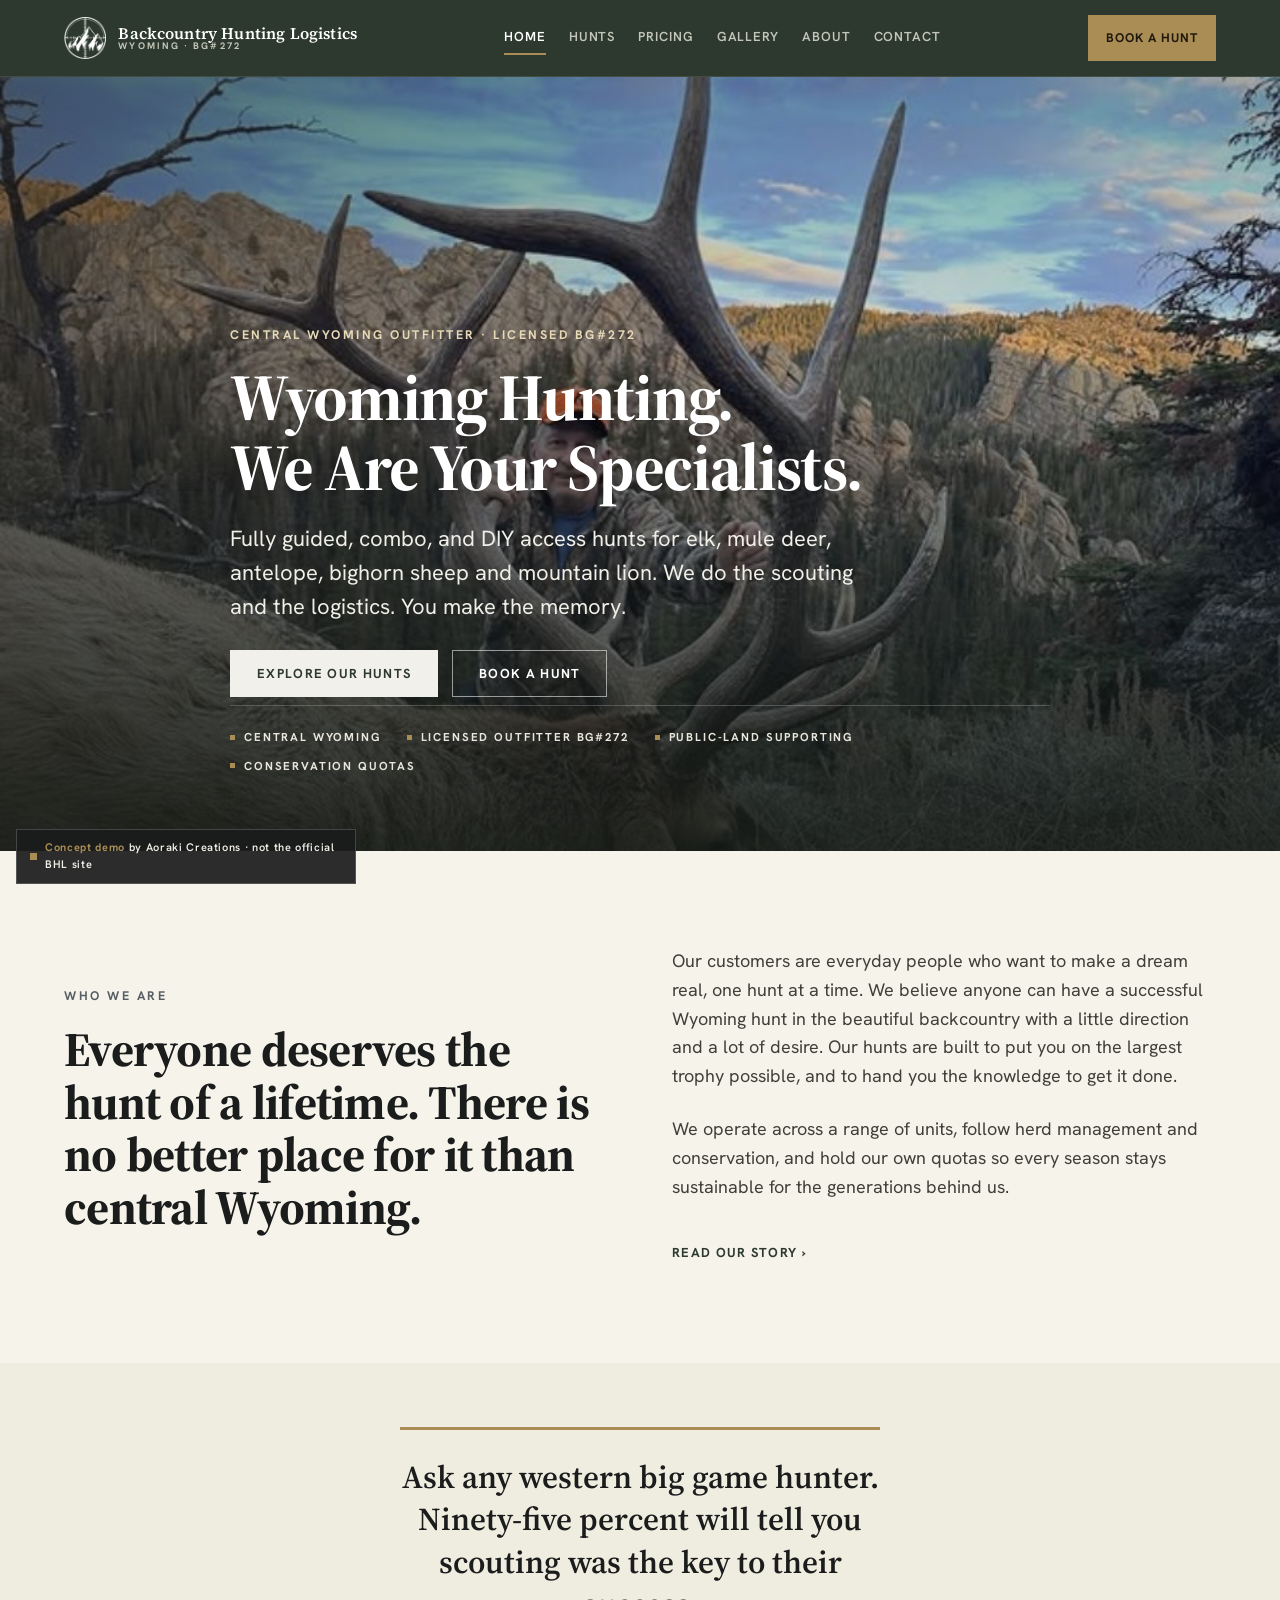
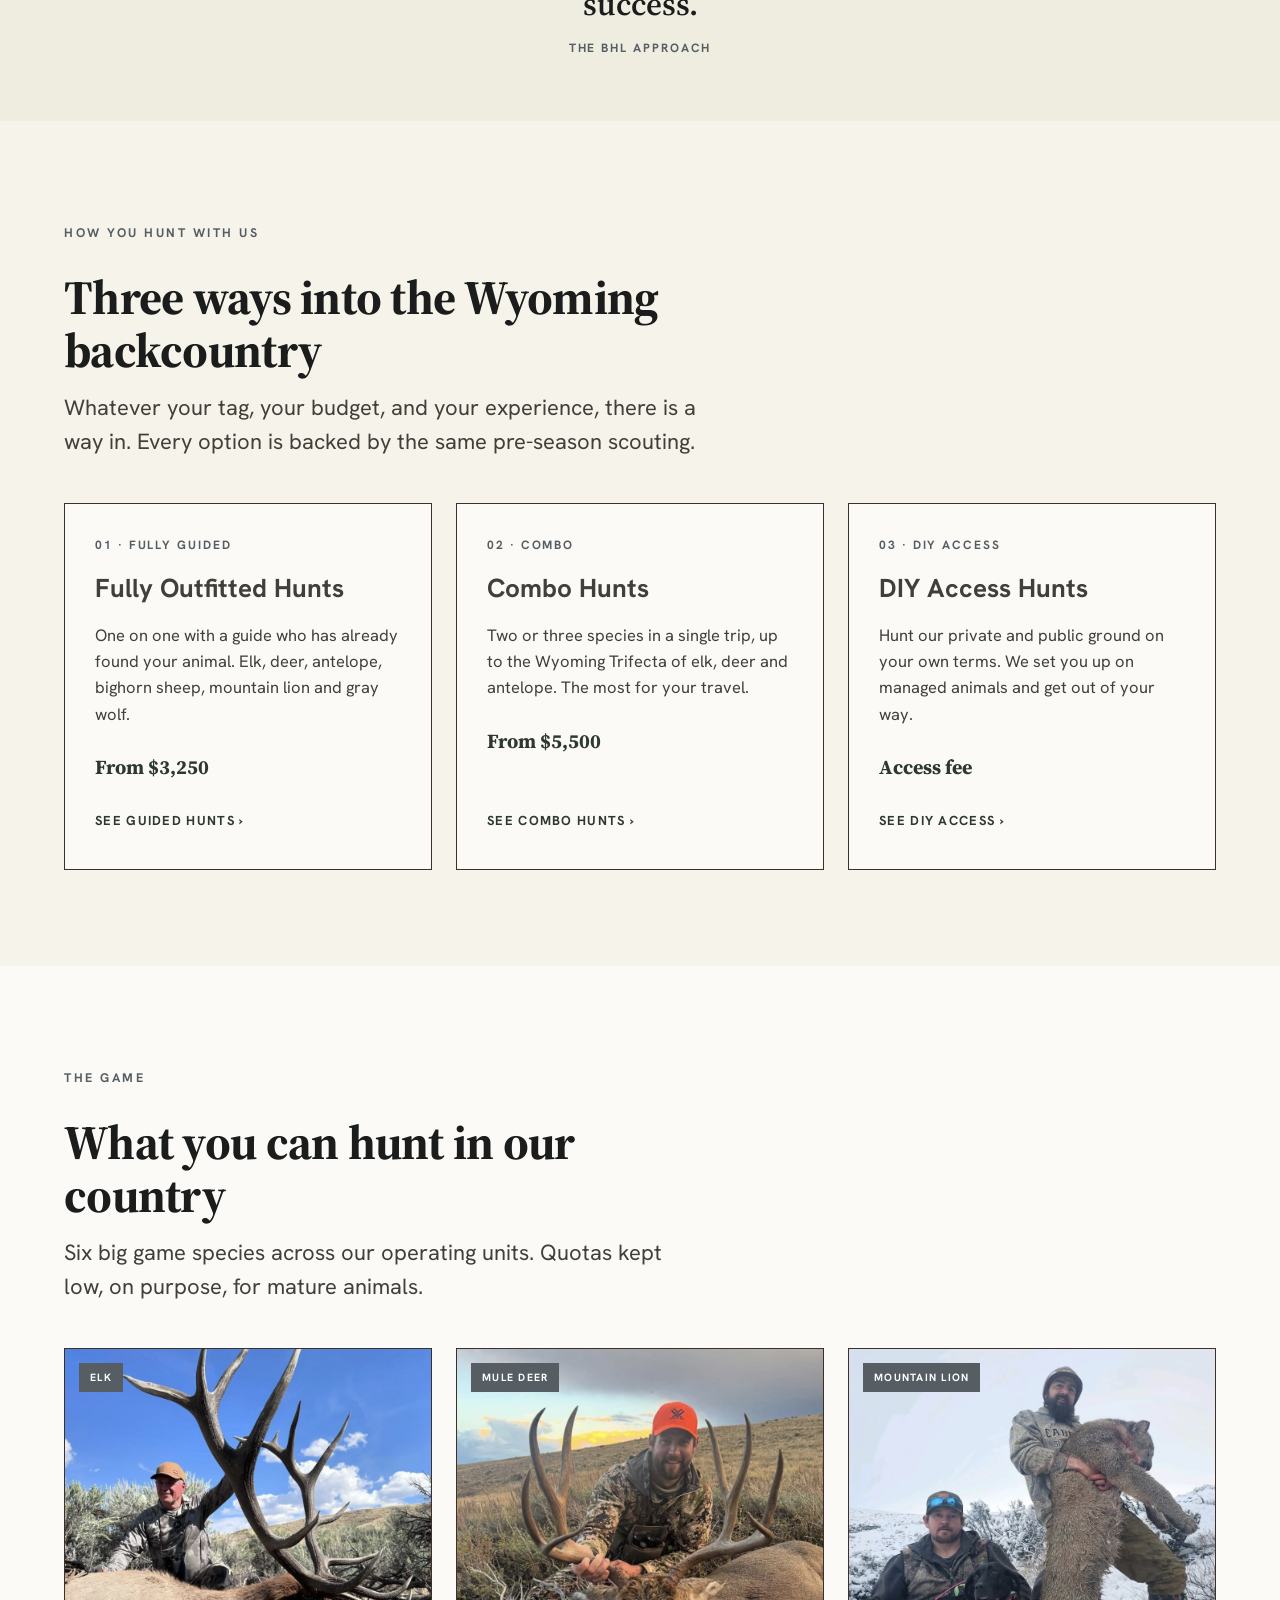
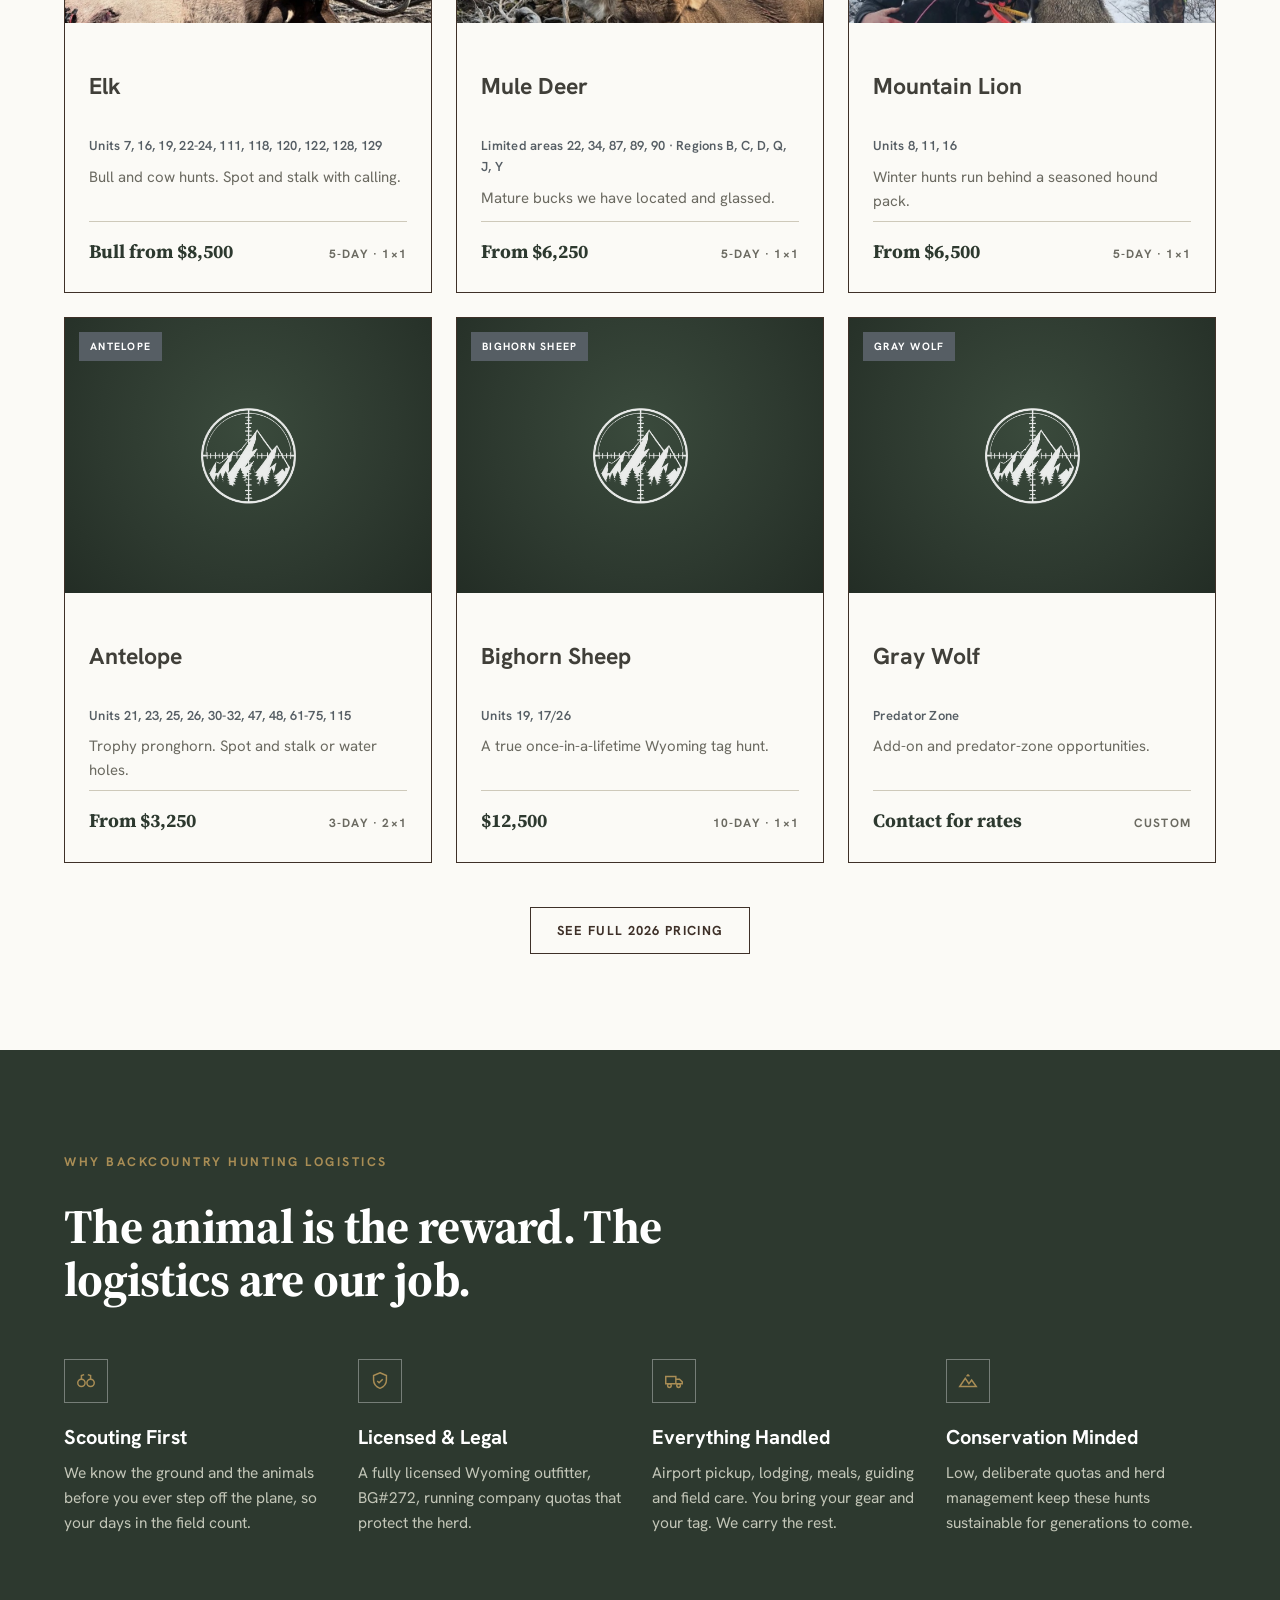
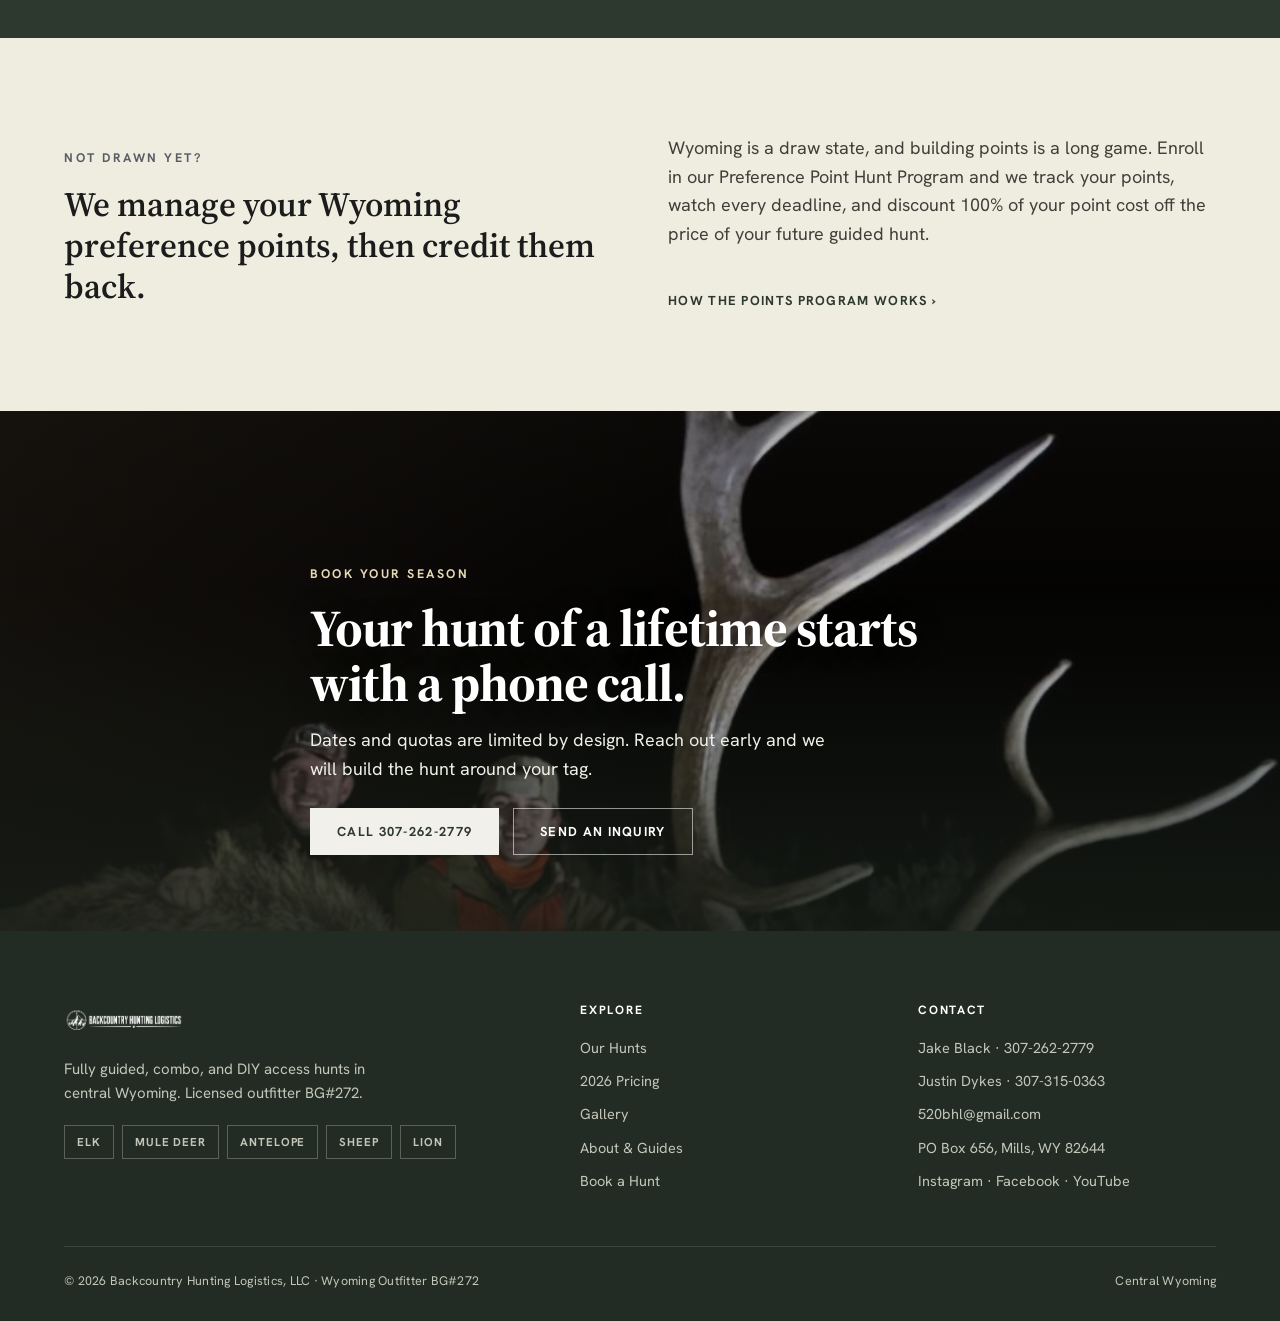
==== index.html @ 3e8ec666 "Backcountry Hunting Logistics concept site 6-page static demo (home, hunts, pricing, gallery, about," ====
<!doctype html>
<html lang="en">
<head>
<meta charset="utf-8">
<meta name="viewport" content="width=device-width, initial-scale=1">
<meta name="robots" content="noindex, nofollow">
<title>Backcountry Hunting Logistics · Guided Wyoming Hunts | Elk, Deer, Antelope</title>
<meta name="description" content="Backcountry Hunting Logistics (BG#272) · fully guided, combo, and DIY access hunts for elk, mule deer, antelope, bighorn sheep and mountain lion in central Wyoming.">
<link rel="icon" type="image/png" href="assets/favicon.png">
<link rel="preconnect" href="https://fonts.googleapis.com">
<link rel="preconnect" href="https://fonts.gstatic.com" crossorigin>
<link href="https://fonts.googleapis.com/css2?family=Hanken+Grotesk:wght@400;500;600;700&family=Source+Serif+4:opsz,wght@8..60,400;8..60,600;8..60,700&display=swap" rel="stylesheet">
<link rel="stylesheet" href="assets/site.css">
</head>
<body>

<!-- NAV -->
<header class="site-nav">
  <div class="nav-inner">
    <a class="brand" href="index.html" aria-label="Backcountry Hunting Logistics home">
      <img src="assets/mark-white.png" alt="Backcountry Hunting Logistics emblem">
      <span class="brand-word">Backcountry Hunting Logistics<small>Wyoming · BG#272</small></span>
    </a>
    <nav class="nav-links" id="navlinks">
      <a href="index.html" class="active">Home</a>
      <a href="hunts.html">Hunts</a>
      <a href="pricing.html">Pricing</a>
      <a href="gallery.html">Gallery</a>
      <a href="about.html">About</a>
      <a href="contact.html">Contact</a>
      <a href="contact.html" class="nav-cta-mobile">Book a Hunt</a>
    </nav>
    <div class="nav-actions">
      <a href="contact.html" class="nav-cta">Book a Hunt</a>
      <button class="nav-toggle" aria-label="Menu" aria-controls="navlinks" aria-expanded="false">
        <span></span><span></span><span></span>
      </button>
    </div>
  </div>
</header>

<!-- HERO -->
<section class="hero">
  <div class="hero-media"><img src="assets/elk-mountains.jpg" alt="Hunter with a heavy public-land bull elk in the Wyoming high country"></div>
  <div class="hero-overlay"></div>
  <div class="container">
    <div class="hero-inner">
      <span class="eyebrow">Central Wyoming Outfitter · Licensed BG#272</span>
      <h1 class="display" style="margin-top:16px">Wyoming Hunting.<br>We Are Your Specialists.</h1>
      <p style="margin-top:20px" class="lead">Fully guided, combo, and DIY access hunts for elk, mule deer, antelope, bighorn sheep and mountain lion. We do the scouting and the logistics. You make the memory.</p>
      <div class="btn-row" style="margin-top:26px">
        <a href="hunts.html" class="btn btn-light">Explore Our Hunts</a>
        <a href="contact.html" class="btn btn-ghost-light">Book a Hunt</a>
      </div>
      <div class="hero-cred">
        <span>Central Wyoming</span>
        <span>Licensed Outfitter BG#272</span>
        <span>Public-Land Supporting</span>
        <span>Conservation Quotas</span>
      </div>
    </div>
  </div>
</section>

<!-- POSITIONING -->
<section class="band band--cream">
  <div class="container">
    <div class="grid cols-2" style="align-items:center;gap:64px">
      <div class="reveal">
        <span class="eyebrow eyebrow--slate">Who We Are</span>
        <h2 class="h1" style="margin-top:14px">Everyone deserves the hunt of a lifetime. There is no better place for it than central Wyoming.</h2>
      </div>
      <div class="reveal stack">
        <p>Our customers are everyday people who want to make a dream real, one hunt at a time. We believe anyone can have a successful Wyoming hunt in the beautiful backcountry with a little direction and a lot of desire. Our hunts are built to put you on the largest trophy possible, and to hand you the knowledge to get it done.</p>
        <p>We operate across a range of units, follow herd management and conservation, and hold our own quotas so every season stays sustainable for the generations behind us.</p>
        <a href="about.html" class="arrow-link">Read our story &rsaquo;</a>
      </div>
    </div>
  </div>
</section>

<!-- PULLQUOTE -->
<section class="band band--cream2 band--tight">
  <div class="container center reveal">
    <blockquote class="pullquote" style="margin:0 auto;text-align:center;border-left:0;border-top:3px solid var(--brass);padding:26px 0 0;max-width:30ch">
      Ask any western big game hunter. Ninety-five percent will tell you scouting was the key to their success.
      <cite>The BHL approach</cite>
    </blockquote>
  </div>
</section>

<!-- THREE WAYS -->
<section class="band band--cream">
  <div class="container">
    <div class="head reveal" style="margin-bottom:44px">
      <span class="eyebrow eyebrow--slate">How You Hunt With Us</span>
      <h2 class="h1" style="margin-top:14px">Three ways into the Wyoming backcountry</h2>
      <p class="lead" style="margin-top:14px">Whatever your tag, your budget, and your experience, there is a way in. Every option is backed by the same pre-season scouting.</p>
    </div>
    <div class="grid cols-3">
      <div class="offer reveal">
        <span class="label">01 · Fully Guided</span>
        <h3>Fully Outfitted Hunts</h3>
        <p>One on one with a guide who has already found your animal. Elk, deer, antelope, bighorn sheep, mountain lion and gray wolf.</p>
        <div class="price">From $3,250</div>
        <div class="card-cta"><a href="hunts.html#guided" class="arrow-link">See guided hunts &rsaquo;</a></div>
      </div>
      <div class="offer reveal">
        <span class="label">02 · Combo</span>
        <h3>Combo Hunts</h3>
        <p>Two or three species in a single trip, up to the Wyoming Trifecta of elk, deer and antelope. The most for your travel.</p>
        <div class="price">From $5,500</div>
        <div class="card-cta"><a href="hunts.html#combo" class="arrow-link">See combo hunts &rsaquo;</a></div>
      </div>
      <div class="offer reveal">
        <span class="label">03 · DIY Access</span>
        <h3>DIY Access Hunts</h3>
        <p>Hunt our private and public ground on your own terms. We set you up on managed animals and get out of your way.</p>
        <div class="price">Access fee</div>
        <div class="card-cta"><a href="hunts.html#diy" class="arrow-link">See DIY access &rsaquo;</a></div>
      </div>
    </div>
  </div>
</section>

<!-- SPECIES -->
<section class="band band--paper">
  <div class="container">
    <div class="head reveal" style="margin-bottom:44px">
      <span class="eyebrow eyebrow--slate">The Game</span>
      <h2 class="h1" style="margin-top:14px">What you can hunt in our country</h2>
      <p class="lead" style="margin-top:14px">Six big game species across our operating units. Quotas kept low, on purpose, for mature animals.</p>
    </div>
    <div class="grid cols-3">

      <article class="species reveal">
        <div class="media elk"><span class="tag">Elk</span><img src="assets/elk-sagebrush.jpg" alt="Heavy bull elk taken with BHL in the Wyoming sage country"></div>
        <div class="body">
          <h3>Elk</h3>
          <div class="units">Units 7, 16, 19, 22-24, 111, 118, 120, 122, 128, 129</div>
          <p class="muted" style="font-size:15px;margin:0">Bull and cow hunts. Spot and stalk with calling.</p>
          <div class="meta"><span class="price">Bull from $8,500</span><span class="ratio">5-Day · 1×1</span></div>
        </div>
      </article>

      <article class="species reveal">
        <div class="media muley"><span class="tag">Mule Deer</span><img src="assets/mule-deer.jpg" alt="Wide mature mule deer buck taken at sunset on Wyoming sage"></div>
        <div class="body">
          <h3>Mule Deer</h3>
          <div class="units">Limited areas 22, 34, 87, 89, 90 · Regions B, C, D, Q, J, Y</div>
          <p class="muted" style="font-size:15px;margin:0">Mature bucks we have located and glassed.</p>
          <div class="meta"><span class="price">From $6,250</span><span class="ratio">5-Day · 1×1</span></div>
        </div>
      </article>

      <article class="species reveal">
        <div class="media lion"><span class="tag">Mountain Lion</span><img src="assets/mountain-lion.jpg" alt="Wyoming mountain lion taken over hounds in fresh snow"></div>
        <div class="body">
          <h3>Mountain Lion</h3>
          <div class="units">Units 8, 11, 16</div>
          <p class="muted" style="font-size:15px;margin:0">Winter hunts run behind a seasoned hound pack.</p>
          <div class="meta"><span class="price">From $6,500</span><span class="ratio">5-Day · 1×1</span></div>
        </div>
      </article>

      <article class="species reveal">
        <div class="media"><span class="tag">Antelope</span><div class="panel"><img src="assets/mark-white.png" alt=""></div></div>
        <div class="body">
          <h3>Antelope</h3>
          <div class="units">Units 21, 23, 25, 26, 30-32, 47, 48, 61-75, 115</div>
          <p class="muted" style="font-size:15px;margin:0">Trophy pronghorn. Spot and stalk or water holes.</p>
          <div class="meta"><span class="price">From $3,250</span><span class="ratio">3-Day · 2×1</span></div>
        </div>
      </article>

      <article class="species reveal">
        <div class="media"><span class="tag">Bighorn Sheep</span><div class="panel"><img src="assets/mark-white.png" alt=""></div></div>
        <div class="body">
          <h3>Bighorn Sheep</h3>
          <div class="units">Units 19, 17/26</div>
          <p class="muted" style="font-size:15px;margin:0">A true once-in-a-lifetime Wyoming tag hunt.</p>
          <div class="meta"><span class="price">$12,500</span><span class="ratio">10-Day · 1×1</span></div>
        </div>
      </article>

      <article class="species reveal">
        <div class="media"><span class="tag">Gray Wolf</span><div class="panel"><img src="assets/mark-white.png" alt=""></div></div>
        <div class="body">
          <h3>Gray Wolf</h3>
          <div class="units">Predator Zone</div>
          <p class="muted" style="font-size:15px;margin:0">Add-on and predator-zone opportunities.</p>
          <div class="meta"><span class="price">Contact for rates</span><span class="ratio">Custom</span></div>
        </div>
      </article>

    </div>
    <div class="center" style="margin-top:44px"><a href="pricing.html" class="btn btn-outline">See full 2026 pricing</a></div>
  </div>
</section>

<!-- WHY BHL -->
<section class="band band--forest on-dark">
  <div class="container">
    <div class="head reveal" style="margin-bottom:48px">
      <span class="eyebrow">Why Backcountry Hunting Logistics</span>
      <h2 class="h1" style="margin-top:14px;color:#fff">The animal is the reward. The logistics are our job.</h2>
    </div>
    <div class="grid cols-4">
      <div class="pillar reveal">
        <div class="picon"><svg viewBox="0 0 24 24"><circle cx="7" cy="14" r="4"/><circle cx="17" cy="14" r="4"/><path d="M7 10V6l3-1M17 10V6l-3-1"/></svg></div>
        <h3>Scouting First</h3>
        <p>We know the ground and the animals before you ever step off the plane, so your days in the field count.</p>
      </div>
      <div class="pillar reveal">
        <div class="picon"><svg viewBox="0 0 24 24"><path d="M12 3l7 3v5c0 4.5-3 7.5-7 9-4-1.5-7-4.5-7-9V6z"/><path d="M9 12l2 2 4-4"/></svg></div>
        <h3>Licensed &amp; Legal</h3>
        <p>A fully licensed Wyoming outfitter, BG#272, running company quotas that protect the herd.</p>
      </div>
      <div class="pillar reveal">
        <div class="picon"><svg viewBox="0 0 24 24"><path d="M3 7h11v8H3zM14 10h4l3 3v2h-7z"/><circle cx="7" cy="17" r="2"/><circle cx="17" cy="17" r="2"/></svg></div>
        <h3>Everything Handled</h3>
        <p>Airport pickup, lodging, meals, guiding and field care. You bring your gear and your tag. We carry the rest.</p>
      </div>
      <div class="pillar reveal">
        <div class="picon"><svg viewBox="0 0 24 24"><path d="M3 18l6-9 4 6 3-4 5 7z"/><path d="M12 5l1.5 2M12 5l-1.5 2"/></svg></div>
        <h3>Conservation Minded</h3>
        <p>Low, deliberate quotas and herd management keep these hunts sustainable for generations to come.</p>
      </div>
    </div>
  </div>
</section>

<!-- PREFERENCE POINTS TEASER -->
<section class="band band--cream2">
  <div class="container">
    <div class="grid cols-2" style="align-items:center;gap:56px">
      <div class="reveal">
        <span class="eyebrow eyebrow--slate">Not Drawn Yet?</span>
        <h2 class="h2" style="margin-top:14px">We manage your Wyoming preference points, then credit them back.</h2>
      </div>
      <div class="reveal stack">
        <p>Wyoming is a draw state, and building points is a long game. Enroll in our Preference Point Hunt Program and we track your points, watch every deadline, and discount 100% of your point cost off the price of your future guided hunt.</p>
        <a href="hunts.html#points" class="arrow-link">How the points program works &rsaquo;</a>
      </div>
    </div>
  </div>
</section>

<!-- CTA BAND -->
<section class="hero" style="min-height:520px">
  <div class="hero-media"><img src="assets/elk-night.jpg" alt="Two hunters with a giant Wyoming bull elk after dark"></div>
  <div class="hero-overlay"></div>
  <div class="container">
    <div class="hero-inner" style="max-width:660px">
      <span class="eyebrow">Book Your Season</span>
      <h2 class="display" style="font-size:clamp(34px,5vw,52px);margin-top:14px">Your hunt of a lifetime starts with a phone call.</h2>
      <p style="margin-top:16px">Dates and quotas are limited by design. Reach out early and we will build the hunt around your tag.</p>
      <div class="btn-row" style="margin-top:24px">
        <a href="tel:+13072622779" class="btn btn-light">Call 307-262-2779</a>
        <a href="contact.html" class="btn btn-ghost-light">Send an Inquiry</a>
      </div>
    </div>
  </div>
</section>

<!-- FOOTER -->
<footer class="footer">
  <div class="container">
    <div class="fgrid">
      <div>
        <a class="brand" href="index.html"><img src="assets/logo-white.png" alt="Backcountry Hunting Logistics"></a>
        <p class="flead">Fully guided, combo, and DIY access hunts in central Wyoming. Licensed outfitter BG#272.</p>
        <div class="chips">
          <span class="chip chip--out" style="color:var(--on-dark-dim);border-color:rgba(255,255,255,.25)">Elk</span>
          <span class="chip chip--out" style="color:var(--on-dark-dim);border-color:rgba(255,255,255,.25)">Mule Deer</span>
          <span class="chip chip--out" style="color:var(--on-dark-dim);border-color:rgba(255,255,255,.25)">Antelope</span>
          <span class="chip chip--out" style="color:var(--on-dark-dim);border-color:rgba(255,255,255,.25)">Sheep</span>
          <span class="chip chip--out" style="color:var(--on-dark-dim);border-color:rgba(255,255,255,.25)">Lion</span>
        </div>
      </div>
      <div>
        <h4>Explore</h4>
        <ul>
          <li><a href="hunts.html">Our Hunts</a></li>
          <li><a href="pricing.html">2026 Pricing</a></li>
          <li><a href="gallery.html">Gallery</a></li>
          <li><a href="about.html">About &amp; Guides</a></li>
          <li><a href="contact.html">Book a Hunt</a></li>
        </ul>
      </div>
      <div>
        <h4>Contact</h4>
        <ul>
          <li><a href="tel:+13072622779">Jake Black · 307-262-2779</a></li>
          <li><a href="tel:+13073150363">Justin Dykes · 307-315-0363</a></li>
          <li><a href="mailto:520bhl@gmail.com">520bhl@gmail.com</a></li>
          <li>PO Box 656, Mills, WY 82644</li>
          <li><a href="https://www.instagram.com/backcountryhuntinglogistics/">Instagram</a> · <a href="https://www.facebook.com/520bhl/">Facebook</a> · <a href="https://www.youtube.com/channel/UCquznrqzq2pUlDvqJu7SCnA">YouTube</a></li>
        </ul>
      </div>
    </div>
    <div class="fbot">
      <span>&copy; <span data-year>2026</span> Backcountry Hunting Logistics, LLC · Wyoming Outfitter BG#272</span>
      <span>Central Wyoming</span>
    </div>
  </div>
</footer>

<div class="demo-badge"><span class="dot"></span><span><b>Concept demo</b> by Aoraki Creations · not the official BHL site</span></div>
<script src="assets/site.js"></script>
</body>
</html>
---- assets/site.css ----
/* ============================================================
   Backcountry Hunting Logistics — High-End Wilderness
   Concept demo by Aoraki Creations. Design system per brief.
   ============================================================ */

:root{
  /* color */
  --forest:#2d392f;      /* deep forest green: nav, footer, dark bands, primary */
  --forest-700:#222c24;  /* darker forest */
  --olive:#5e604d;       /* secondary olive accent */
  --earth:#3e3028;       /* deep earth brown: borders, accents */
  --earth-soft:#6c5b52;  /* softer brown */
  --slate:#565e64;       /* technical data / chips / labels */
  --cream:#f5f3ea;       /* main paper background */
  --cream-2:#efece0;     /* alternate band */
  --paper:#fbfaf6;       /* raised surface */
  --ink:#1b1c1c;         /* headings */
  --body:#403f39;        /* long-form body text */
  --muted:#6b6a61;       /* muted text */
  --line:#cec9ba;        /* hairline on light */
  --on-dark:#f2f0ea;     /* text on dark */
  --on-dark-dim:#c3c6b8; /* dim text on dark */
  --brass:#a98d55;       /* sparing warm accent (antler brass) */

  --serif:'Source Serif 4', Georgia, 'Times New Roman', serif;
  --sans:'Hanken Grotesk', system-ui, -apple-system, Segoe UI, Roboto, sans-serif;

  --container:1280px;
  --gutter:24px;
  --margin:64px;
  --nav-h:76px;
}

*{box-sizing:border-box}
html{scroll-behavior:smooth}
body{
  margin:0;
  font-family:var(--sans);
  font-size:18px;
  line-height:1.6;
  color:var(--body);
  background:var(--cream);
  -webkit-font-smoothing:antialiased;
  text-rendering:optimizeLegibility;
}
img{max-width:100%;display:block}
a{color:inherit;text-decoration:none}
::selection{background:var(--forest);color:#fff}

/* ---------- layout ---------- */
.container{max-width:var(--container);margin:0 auto;padding:0 var(--margin)}
.band{padding:96px 0}
.band--tight{padding:64px 0}
.band--cream{background:var(--cream)}
.band--cream2{background:var(--cream-2)}
.band--paper{background:var(--paper)}
.band--forest{background:var(--forest);color:var(--on-dark)}
.band--forest .h1,.band--forest .h2,.band--forest .h3{color:#fff}
.band--olive{background:var(--olive);color:#fff}
.divider{height:1px;background:var(--line);border:0;margin:0}

/* ---------- type ---------- */
.display{font-family:var(--serif);font-weight:700;font-size:clamp(40px,6vw,66px);line-height:1.05;letter-spacing:-.02em;color:var(--ink);margin:0}
.h1{font-family:var(--serif);font-weight:700;font-size:clamp(32px,4.4vw,48px);line-height:1.1;letter-spacing:-.015em;color:var(--ink);margin:0}
.h2{font-family:var(--serif);font-weight:600;font-size:clamp(26px,3.2vw,34px);line-height:1.2;color:var(--ink);margin:0}
.h3{font-family:var(--serif);font-weight:600;font-size:22px;line-height:1.3;color:var(--ink);margin:0}
.lead{font-size:clamp(19px,2.1vw,22px);line-height:1.55;color:var(--body)}
p{margin:0 0 18px}
.muted{color:var(--muted)}
.serif{font-family:var(--serif)}
.label{font-family:var(--sans);text-transform:uppercase;font-weight:700;font-size:12px;letter-spacing:.16em;line-height:1.2}
.eyebrow{display:inline-block;font-family:var(--sans);text-transform:uppercase;font-weight:700;font-size:12.5px;letter-spacing:.2em;color:var(--brass)}
.eyebrow--slate{color:var(--slate)}
.on-dark .eyebrow{color:var(--brass)}
.center{text-align:center}
.mw-60{max-width:60ch}
.mw-46{max-width:46ch}
.mt-0{margin-top:0}.mb-0{margin-bottom:0}
.stack-sm>*+*{margin-top:12px}
.stack>*+*{margin-top:24px}
.stack-lg>*+*{margin-top:48px}

/* section heading block */
.head{max-width:64ch}
.head .eyebrow{margin-bottom:14px}
.head .h2+p{margin-top:16px}

/* ---------- buttons ---------- */
.btn{
  display:inline-flex;align-items:center;gap:10px;
  font-family:var(--sans);font-weight:700;text-transform:uppercase;
  letter-spacing:.1em;font-size:13px;line-height:1;
  padding:16px 26px;border:1px solid transparent;cursor:pointer;
  transition:background .18s ease,color .18s ease,border-color .18s ease,transform .18s ease;
  border-radius:0;
}
.btn:active{transform:translateY(1px)}
.btn-primary{background:var(--forest);color:#fff;border-color:var(--forest)}
.btn-primary:hover{background:var(--forest-700);border-color:var(--forest-700)}
.btn-outline{background:transparent;color:var(--earth);border-color:var(--earth)}
.btn-outline:hover{background:var(--earth);color:#fff}
.btn-light{background:#f2f0ea;color:var(--forest);border-color:#f2f0ea}
.btn-light:hover{background:#fff;border-color:#fff}
.btn-ghost-light{background:transparent;color:#fff;border-color:rgba(255,255,255,.55)}
.btn-ghost-light:hover{background:#fff;color:var(--forest);border-color:#fff}
.btn-row{display:flex;flex-wrap:wrap;gap:14px}
.arrow-link{display:inline-flex;align-items:center;gap:8px;font-weight:700;font-size:13px;letter-spacing:.1em;text-transform:uppercase;color:var(--forest);border-bottom:1px solid transparent;padding-bottom:2px}
.arrow-link:hover{border-bottom-color:var(--forest)}
.on-dark .arrow-link{color:#fff}
.on-dark .arrow-link:hover{border-bottom-color:#fff}

/* ---------- nav ---------- */
.site-nav{position:sticky;top:0;z-index:60;background:var(--forest);border-bottom:1px solid rgba(255,255,255,.10)}
.nav-inner{max-width:var(--container);margin:0 auto;padding:0 var(--margin);height:var(--nav-h);display:flex;align-items:center;justify-content:space-between;gap:20px}
.brand{display:flex;align-items:center;gap:12px;min-width:0}
.brand img{height:42px;width:auto}
.brand .brand-word{font-family:var(--serif);color:#fff;font-weight:600;font-size:16px;line-height:1.05;letter-spacing:.01em;white-space:nowrap}
.brand .brand-word small{display:block;font-family:var(--sans);font-weight:700;font-size:9.5px;letter-spacing:.22em;color:var(--on-dark-dim);text-transform:uppercase}
.nav-links{display:flex;align-items:center;gap:23px}
.nav-links a{color:var(--on-dark-dim);font-size:13px;font-weight:600;letter-spacing:.07em;text-transform:uppercase;padding:6px 0;border-bottom:2px solid transparent;transition:color .16s;white-space:nowrap}
.nav-links a:hover{color:#fff}
.nav-links a.active{color:#fff;border-bottom-color:var(--brass)}
.nav-actions{display:flex;align-items:center;gap:16px}
.nav-cta{background:var(--brass);color:#20180c;padding:13px 18px;font-weight:700;font-size:12.5px;letter-spacing:.08em;text-transform:uppercase;white-space:nowrap}
.nav-cta:hover{background:#c1a267}
.nav-toggle{display:none;background:transparent;border:1px solid rgba(255,255,255,.4);width:46px;height:42px;cursor:pointer;align-items:center;justify-content:center;flex-direction:column;gap:5px}
.nav-toggle span{display:block;width:22px;height:2px;background:#fff;transition:.2s}
.nav-toggle.open span:nth-child(1){transform:translateY(7px) rotate(45deg)}
.nav-toggle.open span:nth-child(2){opacity:0}
.nav-toggle.open span:nth-child(3){transform:translateY(-7px) rotate(-45deg)}

/* ---------- hero ---------- */
.hero{position:relative;min-height:clamp(560px,86vh,860px);display:flex;align-items:flex-end;overflow:hidden}
.hero-media{position:absolute;inset:0}
.hero-media img{width:100%;height:100%;object-fit:cover;object-position:center 32%}
.hero-overlay{position:absolute;inset:0;background:
  linear-gradient(180deg,rgba(30,26,20,.34) 0%,rgba(30,26,20,.12) 34%,rgba(23,28,22,.62) 78%,rgba(23,28,22,.86) 100%),
  linear-gradient(90deg,rgba(40,32,25,.42) 0%,rgba(40,32,25,0) 55%)}
.hero-inner{position:relative;z-index:2;padding-bottom:76px;padding-top:120px;max-width:820px}
.hero .eyebrow{color:#e7d9b6}
.hero .display{color:#fff;text-shadow:0 2px 30px rgba(0,0,0,.28)}
.hero p{color:#efeee7;max-width:54ch}
.hero-cred{display:flex;flex-wrap:wrap;gap:10px 26px;margin-top:8px;padding-top:22px;border-top:1px solid rgba(255,255,255,.2)}
.hero-cred span{font-family:var(--sans);text-transform:uppercase;font-size:11.5px;letter-spacing:.16em;font-weight:700;color:#e9e7dd;display:inline-flex;align-items:center;gap:9px}
.hero-cred span::before{content:"";width:5px;height:5px;background:var(--brass);display:inline-block}

/* page hero (interior, shorter) */
.phero{position:relative;background:var(--forest);color:#fff;overflow:hidden}
.phero.has-img{min-height:360px;display:flex;align-items:flex-end}
.phero .hero-media img{object-position:center 38%}
.phero .phero-overlay{position:absolute;inset:0;background:linear-gradient(180deg,rgba(23,28,22,.5),rgba(23,28,22,.82))}
.phero-inner{position:relative;z-index:2;padding:74px 0 46px;max-width:780px}
.phero .display,.phero .h1{color:#fff}
.phero p{color:#e7e6dd;max-width:56ch}
.phero .eyebrow{color:#e7d9b6}

/* ---------- cards / grids ---------- */
.grid{display:grid;gap:var(--gutter)}
.grid>*{min-width:0}
.cols-2{grid-template-columns:repeat(2,1fr)}
.cols-3{grid-template-columns:repeat(3,1fr)}
.cols-4{grid-template-columns:repeat(4,1fr)}
.card{border:1px solid var(--earth);background:transparent;padding:30px;display:flex;flex-direction:column}
.card .knum{font-family:var(--serif);font-size:15px;color:var(--brass);font-weight:600}
.card h3{margin:0 0 10px}
.card .price{font-family:var(--serif);font-size:22px;color:var(--forest);font-weight:700}
.card-cta{margin-top:auto;padding-top:20px}

/* offer cards (3 ways to hunt) */
.offer{border:1px solid var(--earth);padding:34px 30px;display:flex;flex-direction:column;background:var(--paper);transition:transform .2s ease}
.offer:hover{transform:translateY(-4px)}
.offer .label{color:var(--slate);margin-bottom:16px}
.offer h3{font-size:26px;margin:0 0 12px}
.offer .price{font-family:var(--serif);font-weight:700;color:var(--forest);font-size:20px;margin-top:6px}
.offer p{color:var(--body);font-size:16.5px}
.offer .card-cta{margin-top:auto;padding-top:22px}

/* species cards — uniform media block, real photo OR branded panel */
.species{border:1px solid var(--earth);background:var(--paper);overflow:hidden;display:flex;flex-direction:column}
.species .media{position:relative;aspect-ratio:4/3;overflow:hidden;background:var(--forest)}
.species .media img{width:100%;height:100%;object-fit:cover}
.species .media.elk img{object-position:center 30%}
.species .media.muley img{object-position:center 28%}
.species .media.lion img{object-position:center 22%}
.species .panel{position:absolute;inset:0;display:flex;align-items:center;justify-content:center;background:
  radial-gradient(circle at 50% 40%,#3a4a3c 0%,#2d392f 60%,#232d25 100%)}
.species .panel img{width:96px;height:96px;opacity:.9}
.species .body{padding:22px 24px 26px;display:flex;flex-direction:column;gap:8px;flex:1}
.species .body h3{font-size:23px}
.species .tag{position:absolute;top:14px;left:14px;z-index:2;background:var(--slate);color:#fff;font-size:10.5px;font-weight:700;letter-spacing:.12em;text-transform:uppercase;padding:6px 11px}
.species .units{font-size:13px;color:var(--slate);font-weight:600;letter-spacing:.02em}
.species .meta{margin-top:auto;padding-top:14px;border-top:1px solid var(--line);display:flex;justify-content:space-between;align-items:baseline;gap:12px}
.species .meta .price{font-family:var(--serif);font-weight:700;color:var(--forest);font-size:19px}
.species .meta .ratio{font-size:12px;text-transform:uppercase;letter-spacing:.1em;color:var(--muted);font-weight:700}

/* trust pillars */
.pillar{padding:6px 0}
.pillar .picon{width:44px;height:44px;border:1px solid rgba(255,255,255,.35);display:flex;align-items:center;justify-content:center;margin-bottom:18px}
.pillar .picon svg{width:22px;height:22px;stroke:var(--brass);fill:none;stroke-width:1.6}
.pillar h3{color:#fff;font-size:20px;margin:0 0 8px}
.pillar p{color:var(--on-dark-dim);font-size:15.5px;margin:0}

/* feature list w/ square bullets */
.ulist{list-style:none;margin:0;padding:0}
.ulist li{position:relative;padding-left:22px;margin-bottom:12px;font-size:16.5px;color:var(--body)}
.ulist li::before{content:"";position:absolute;left:0;top:11px;width:6px;height:6px;background:var(--earth)}
.on-dark .ulist li{color:var(--on-dark-dim)}
.on-dark .ulist li::before{background:var(--brass)}
.ulist--2{columns:2;column-gap:40px}

/* chips */
.chips{display:flex;flex-wrap:wrap;gap:8px}
.chip{background:var(--slate);color:#fff;font-size:11.5px;font-weight:700;letter-spacing:.08em;text-transform:uppercase;padding:7px 12px}
.chip--out{background:transparent;color:var(--slate);border:1px solid var(--line)}

/* quote */
.pullquote{font-family:var(--serif);font-weight:600;font-size:clamp(23px,3vw,32px);line-height:1.32;color:var(--ink);border-left:3px solid var(--brass);padding-left:28px;max-width:24ch}
.pullquote cite{display:block;margin-top:16px;font-family:var(--sans);font-style:normal;font-size:12px;letter-spacing:.16em;text-transform:uppercase;font-weight:700;color:var(--slate)}

/* split media */
.split{display:grid;grid-template-columns:1fr 1fr;gap:0;align-items:stretch}
.split .split-media{position:relative;min-height:420px}
.split .split-media img{position:absolute;inset:0;width:100%;height:100%;object-fit:cover}
.split .split-body{padding:64px}
.split--framed .split-media{border:1px solid var(--earth)}

/* rate tables */
.rate{width:100%;border-collapse:collapse;font-size:15.5px}
.rate caption{text-align:left;font-family:var(--serif);font-size:22px;font-weight:700;color:var(--ink);padding:0 0 14px}
.rate th,.rate td{text-align:left;padding:15px 16px;border-bottom:1px solid var(--line);vertical-align:middle}
.rate thead th{font-family:var(--sans);text-transform:uppercase;font-size:11px;letter-spacing:.12em;color:var(--slate);border-bottom:1.5px solid var(--earth);font-weight:700}
.rate tbody tr:hover{background:var(--cream-2)}
.rate td.hunt{font-weight:600;color:var(--ink)}
.rate td.price{font-family:var(--serif);font-weight:700;color:var(--forest);white-space:nowrap}
.rate td.num{white-space:nowrap;color:var(--slate);font-weight:600;font-size:13.5px;text-transform:uppercase;letter-spacing:.06em}
.rate-wrap{overflow-x:auto;border:1px solid var(--earth);background:var(--paper);padding:26px 28px}

/* contact */
.contact-card{border:1px solid var(--earth);background:var(--paper);padding:30px}
.contact-card .label{color:var(--slate);margin-bottom:8px}
.contact-card .big{font-family:var(--serif);font-size:26px;color:var(--ink);font-weight:700}
.contact-card a.big:hover{color:var(--forest)}
.field{display:flex;flex-direction:column;gap:8px;margin-bottom:20px}
.field label{font-family:var(--sans);text-transform:uppercase;font-weight:700;font-size:11.5px;letter-spacing:.12em;color:var(--slate)}
.field input,.field select,.field textarea{
  font-family:var(--sans);font-size:16px;color:var(--ink);background:#fff;
  border:1px solid var(--earth);border-radius:0;padding:14px 15px;width:100%}
.field textarea{min-height:140px;resize:vertical}
.field input:focus,.field select,.field textarea:focus{outline:2px solid var(--forest);outline-offset:0}

/* gallery */
.gallery{columns:3;column-gap:18px}
.gallery figure{break-inside:avoid;margin:0 0 18px;border:1px solid var(--earth);background:var(--paper)}
.gallery img{width:100%;display:block}
.gallery figcaption{padding:12px 15px;font-size:13px;color:var(--slate);display:flex;justify-content:space-between;gap:10px;align-items:baseline}
.gallery figcaption b{font-family:var(--serif);font-size:15px;color:var(--ink);font-weight:600}

/* stat strip */
.stats{display:grid;grid-template-columns:repeat(4,1fr);gap:1px;background:rgba(255,255,255,.14);border:1px solid rgba(255,255,255,.14)}
.stats .stat{background:var(--forest);padding:26px 22px}
.stats .stat .n{font-family:var(--serif);font-size:30px;font-weight:700;color:#fff;line-height:1}
.stats .stat .l{margin-top:8px;font-size:11.5px;text-transform:uppercase;letter-spacing:.13em;color:var(--on-dark-dim);font-weight:700}

/* footer */
.footer{background:var(--forest-700);color:var(--on-dark-dim);padding:70px 0 30px}
.footer .brand img{height:40px}
.footer a{color:var(--on-dark-dim)}
.footer a:hover{color:#fff}
.footer .fgrid{display:grid;grid-template-columns:1.6fr 1fr 1fr;gap:40px;padding-bottom:44px;border-bottom:1px solid rgba(255,255,255,.12)}
.footer h4{font-family:var(--sans);text-transform:uppercase;letter-spacing:.14em;font-size:12px;color:#fff;margin:0 0 16px;font-weight:700}
.footer ul{list-style:none;margin:0;padding:0}
.footer li{margin-bottom:10px;font-size:14.5px}
.footer .fbot{display:flex;justify-content:space-between;gap:20px;flex-wrap:wrap;padding-top:24px;font-size:12.5px;letter-spacing:.02em}
.footer .flead{font-size:15px;max-width:38ch;margin:16px 0 20px}

/* concept-demo badge */
.demo-badge{position:fixed;left:16px;bottom:16px;z-index:80;background:rgba(27,28,28,.92);color:#f2f0ea;
  font-family:var(--sans);font-size:11px;letter-spacing:.06em;font-weight:600;
  padding:9px 13px;border:1px solid rgba(255,255,255,.18);display:flex;align-items:center;gap:8px;max-width:min(86vw,340px)}
.demo-badge b{color:var(--brass);font-weight:700}
.demo-badge .dot{width:7px;height:7px;background:var(--brass);flex:none}

/* reveal */
.reveal{opacity:0;transform:translateY(18px);transition:opacity .7s ease,transform .7s ease}
.reveal.is-in{opacity:1;transform:none}
@media (prefers-reduced-motion:reduce){.reveal{opacity:1;transform:none;transition:none}}

/* ---------- responsive ---------- */
@media (max-width:1024px){
  :root{--margin:40px}
  .split .split-body{padding:48px}
  .stats{grid-template-columns:repeat(2,1fr)}
}
@media (max-width:820px){
  .band{padding:66px 0}
  .cols-3,.cols-4{grid-template-columns:repeat(2,1fr)}
  .split{grid-template-columns:1fr}
  .split .split-media{min-height:300px}
  .gallery{columns:2}
  .ulist--2{columns:1}
  .footer .fgrid{grid-template-columns:1fr 1fr;gap:32px}
}
/* nav collapses to hamburger when the horizontal row runs out of room */
@media (max-width:1000px){
  .nav-links,.nav-actions .nav-cta{display:none}
  .nav-toggle{display:flex}
  .nav-links.open{display:flex;position:absolute;top:var(--nav-h);left:0;right:0;flex-direction:column;
    align-items:flex-start;gap:0;background:var(--forest);border-top:1px solid rgba(255,255,255,.12);
    padding:8px var(--margin) 20px;box-shadow:0 24px 40px -24px rgba(0,0,0,.5)}
  .nav-links.open a{width:100%;padding:15px 0;border-bottom:1px solid rgba(255,255,255,.08);color:var(--on-dark-dim)}
  .nav-links.open a:hover{color:#fff}
  .nav-links.open a.active{border-bottom-color:rgba(255,255,255,.08);color:var(--brass)}
  .nav-links.open .nav-cta-mobile{display:inline-flex;width:auto;margin-top:18px;background:var(--brass);
    color:#20180c;padding:14px 24px;border-bottom:0}
}
@media (max-width:640px){
  :root{--margin:20px;--nav-h:66px}
  body{font-size:16.5px}
  .brand .brand-word{font-size:14px}
  .brand img{height:36px}
  .cols-2,.cols-3,.cols-4{grid-template-columns:1fr}
  .gallery{columns:1}
  .hero-inner{padding-bottom:52px}
  .split .split-body{padding:36px 20px}
  .stats{grid-template-columns:repeat(2,1fr)}
  .band{padding:52px 0}
  .rate-wrap{padding:16px 12px}
  .rate{font-size:12.5px}
  .rate th,.rate td{padding:11px 8px}
  .rate caption{font-size:20px}
  .hide-sm{display:none}
  .split .split-body{padding:32px 20px}
  .demo-badge{font-size:10px;left:10px;bottom:10px;padding:8px 10px}
}
.nav-cta-mobile{display:none}
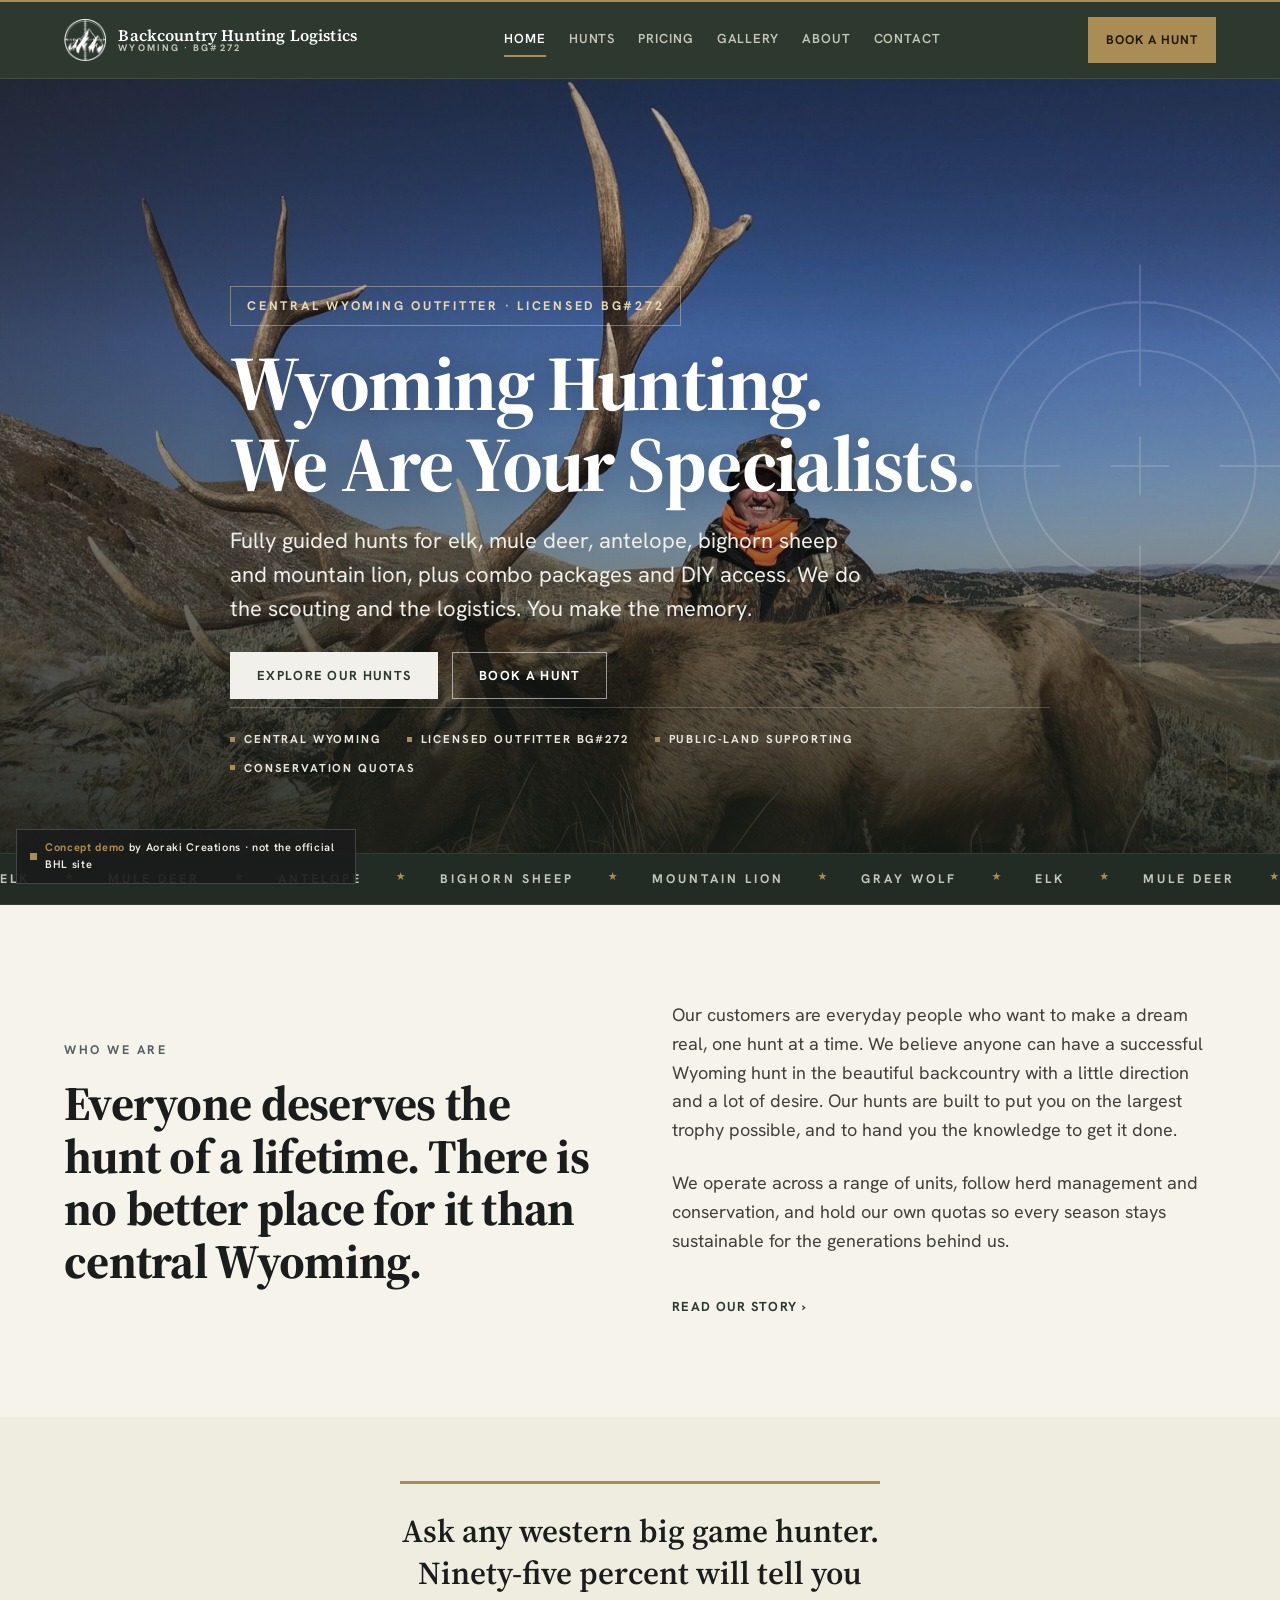
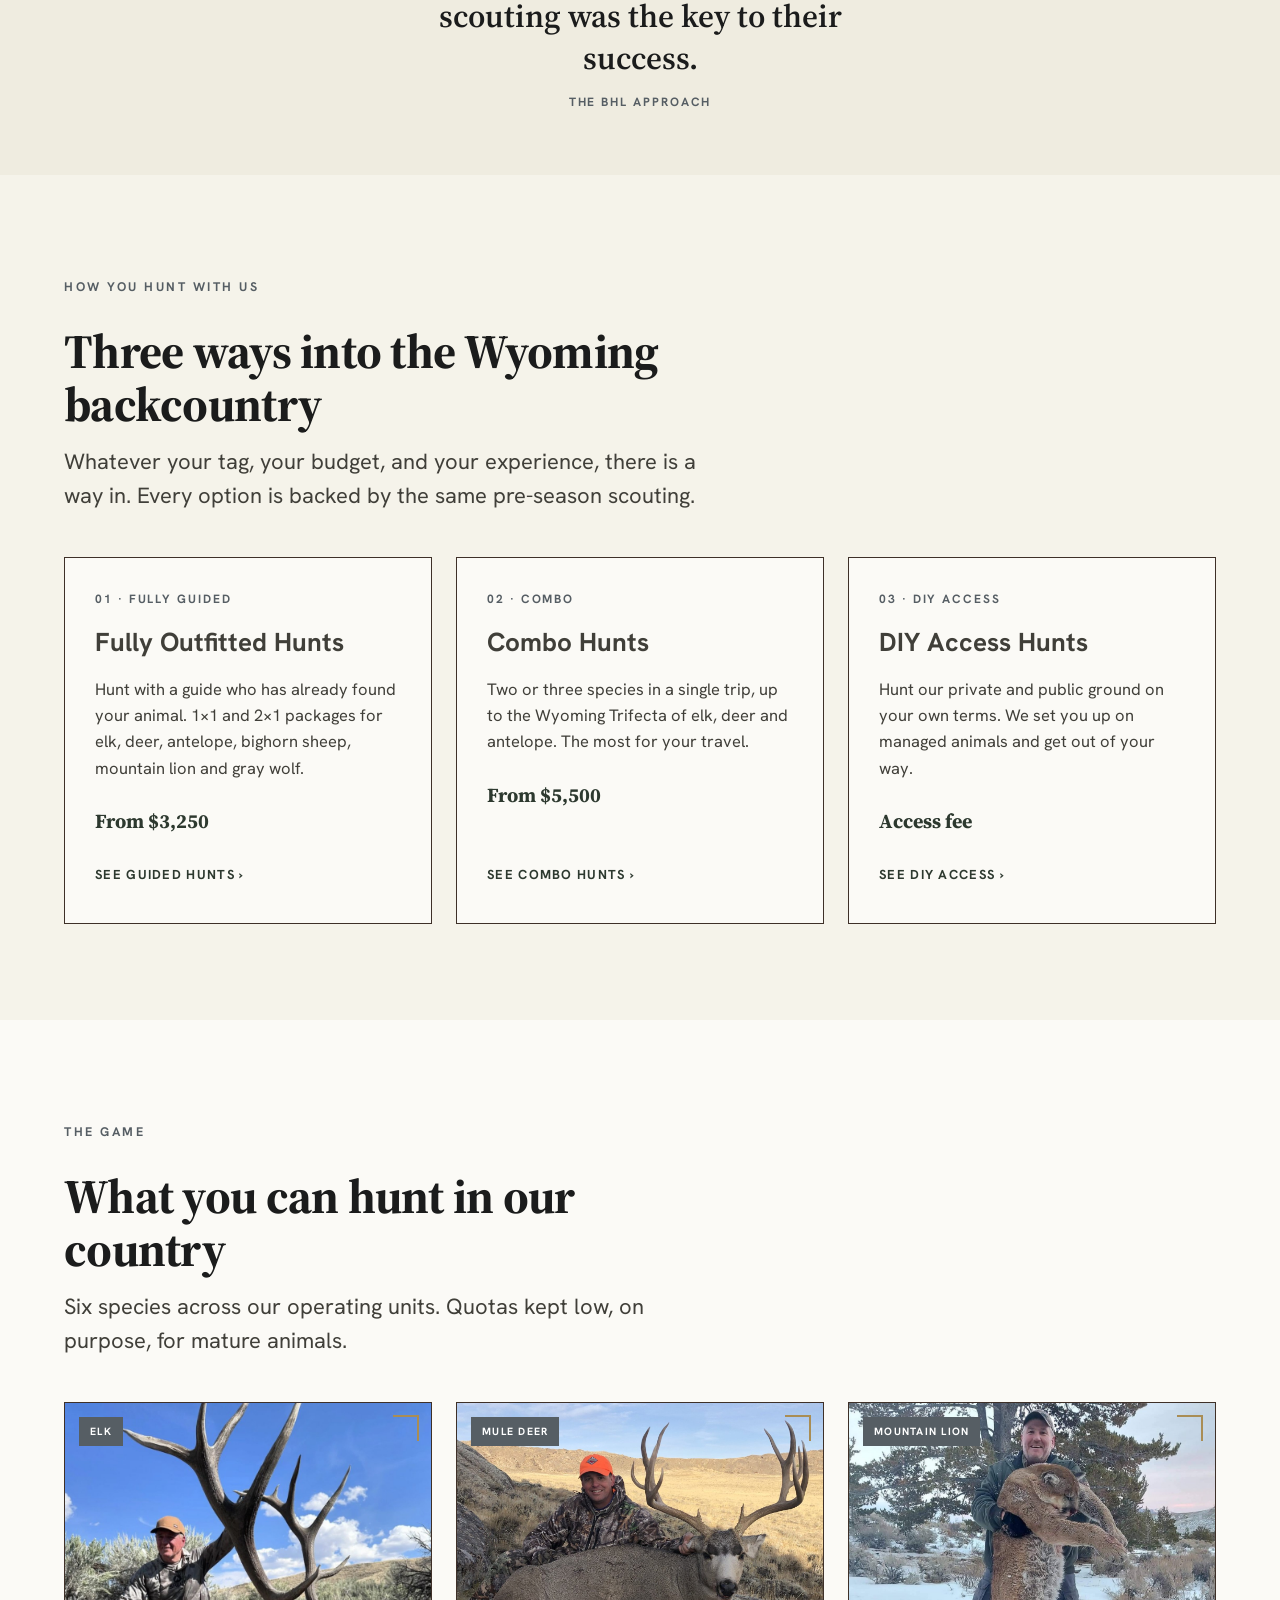
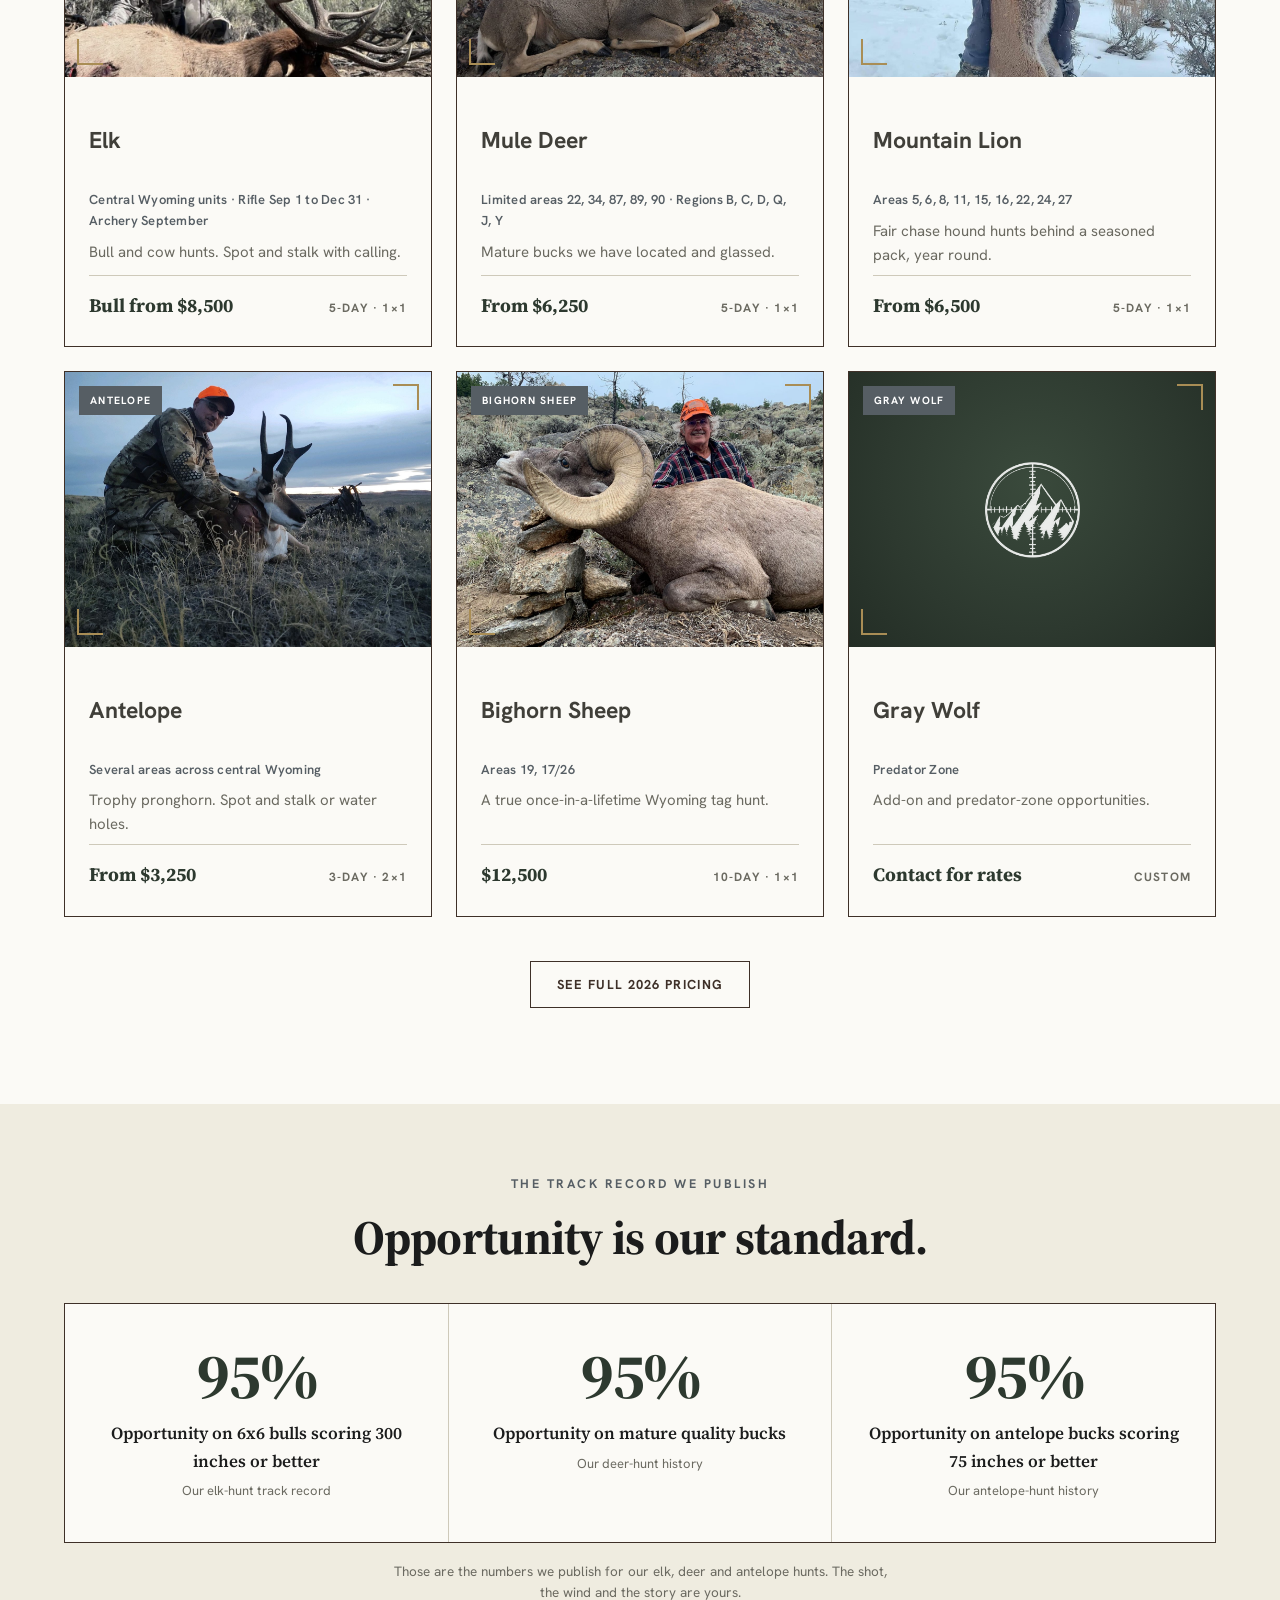
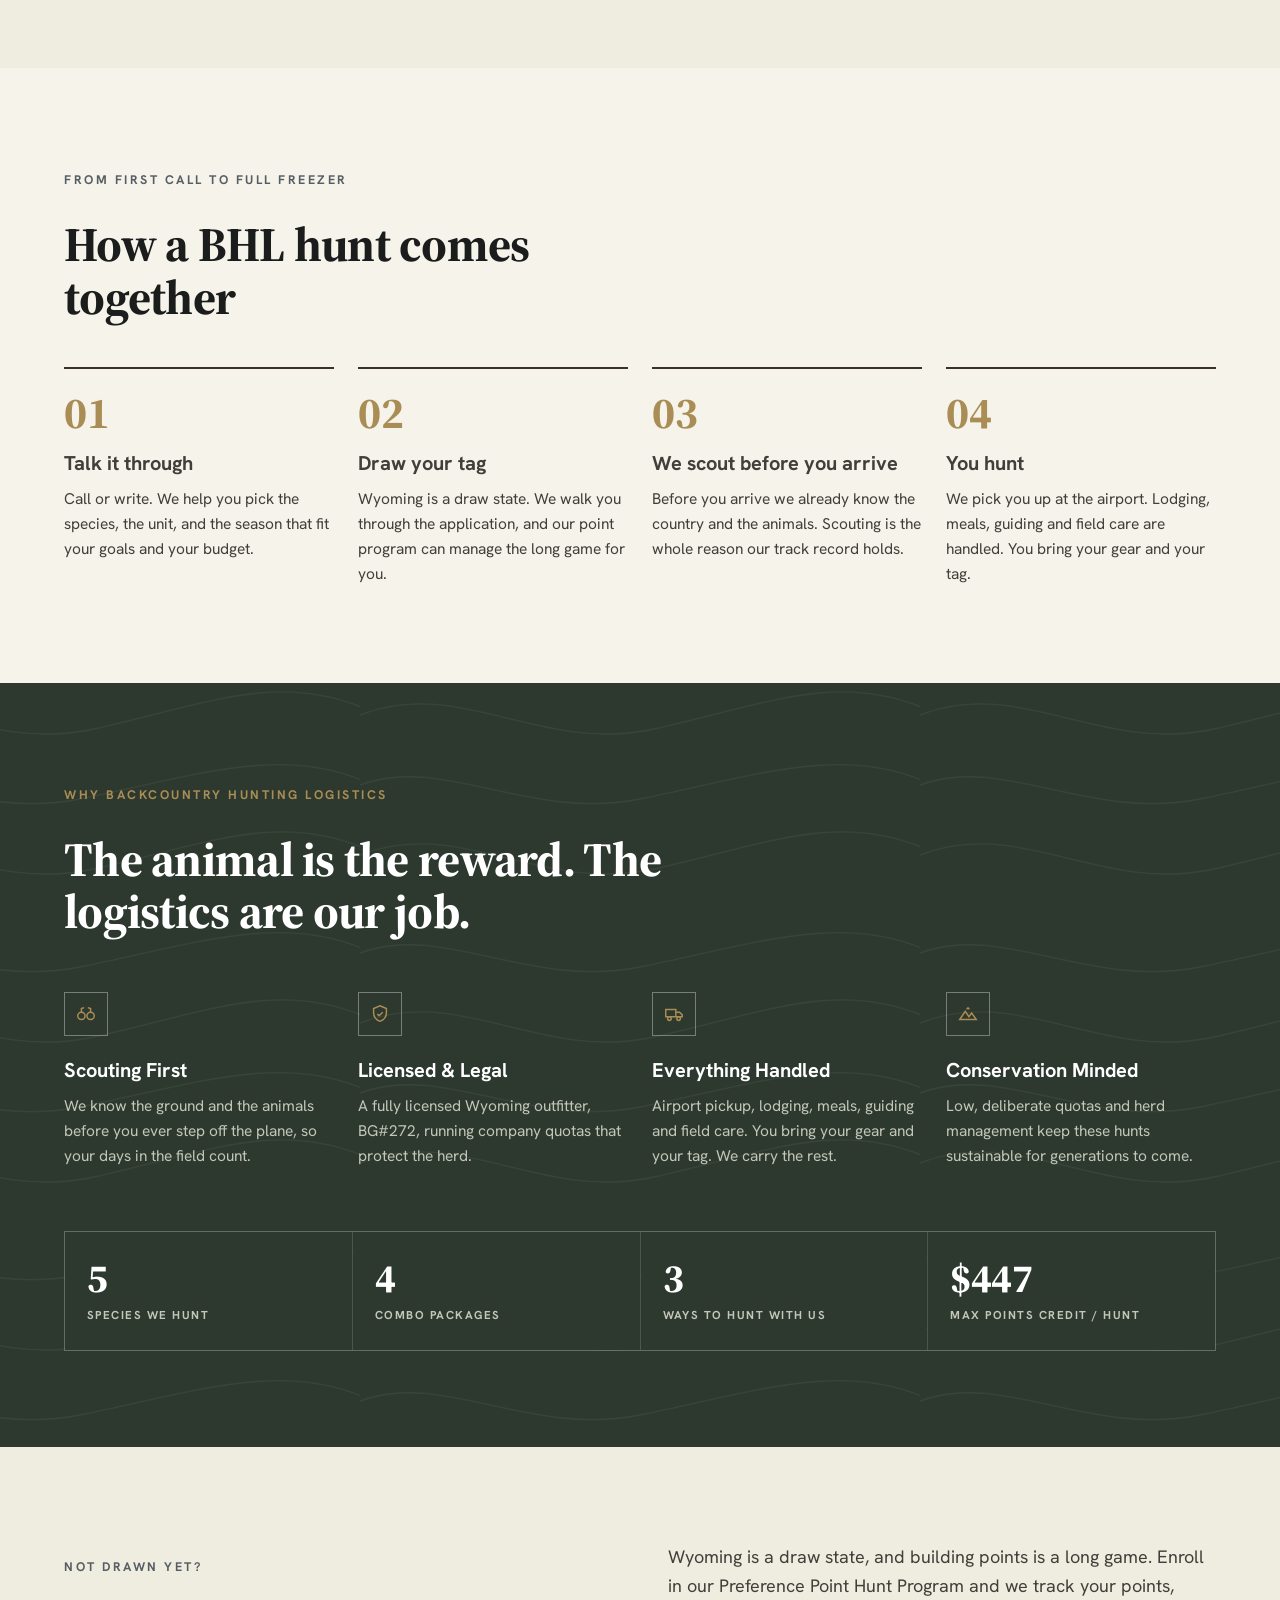
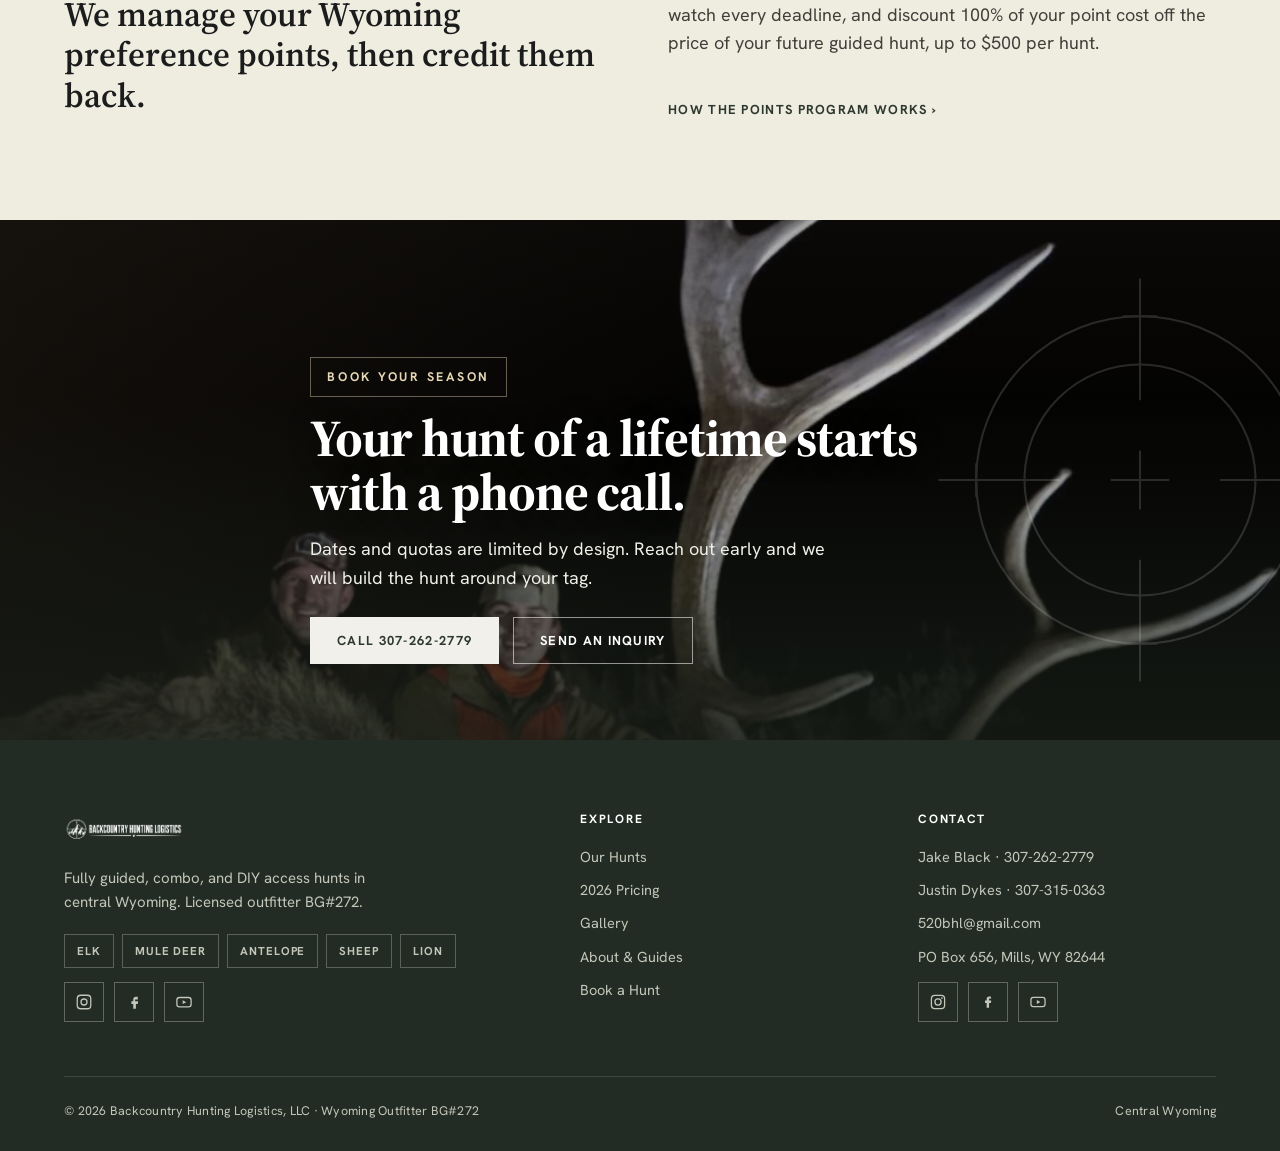
==== commit 183b31e6: "Polish pass: real high-res photos for all species, verified facts, seasons chart, FAQ, gallery light" ====
--- a/index.html
+++ b/index.html
@@ -41,13 +41,13 @@
 
 <!-- HERO -->
 <section class="hero">
-  <div class="hero-media"><img src="assets/elk-mountains.jpg" alt="Hunter with a heavy public-land bull elk in the Wyoming high country"></div>
+  <div class="hero-media"><img src="assets/hero-elk.jpg" alt="Hunter with a heavy bull elk under a blue Wyoming sky"></div>
   <div class="hero-overlay"></div>
   <div class="container">
     <div class="hero-inner">
       <span class="eyebrow">Central Wyoming Outfitter · Licensed BG#272</span>
       <h1 class="display" style="margin-top:16px">Wyoming Hunting.<br>We Are Your Specialists.</h1>
-      <p style="margin-top:20px" class="lead">Fully guided, combo, and DIY access hunts for elk, mule deer, antelope, bighorn sheep and mountain lion. We do the scouting and the logistics. You make the memory.</p>
+      <p style="margin-top:20px" class="lead">Fully guided hunts for elk, mule deer, antelope, bighorn sheep and mountain lion, plus combo packages and DIY access. We do the scouting and the logistics. You make the memory.</p>
       <div class="btn-row" style="margin-top:26px">
         <a href="hunts.html" class="btn btn-light">Explore Our Hunts</a>
         <a href="contact.html" class="btn btn-ghost-light">Book a Hunt</a>
@@ -61,6 +61,14 @@
     </div>
   </div>
 </section>
+
+<!-- SPECIES MARQUEE -->
+<div class="marquee" aria-hidden="true">
+  <div class="marquee-track">
+    <span>Elk</span><i>&#9733;</i><span>Mule Deer</span><i>&#9733;</i><span>Antelope</span><i>&#9733;</i><span>Bighorn Sheep</span><i>&#9733;</i><span>Mountain Lion</span><i>&#9733;</i><span>Gray Wolf</span><i>&#9733;</i>
+    <span>Elk</span><i>&#9733;</i><span>Mule Deer</span><i>&#9733;</i><span>Antelope</span><i>&#9733;</i><span>Bighorn Sheep</span><i>&#9733;</i><span>Mountain Lion</span><i>&#9733;</i><span>Gray Wolf</span><i>&#9733;</i>
+  </div>
+</div>
 
 <!-- POSITIONING -->
 <section class="band band--cream">
@@ -101,7 +109,7 @@
       <div class="offer reveal">
         <span class="label">01 · Fully Guided</span>
         <h3>Fully Outfitted Hunts</h3>
-        <p>One on one with a guide who has already found your animal. Elk, deer, antelope, bighorn sheep, mountain lion and gray wolf.</p>
+        <p>Hunt with a guide who has already found your animal. 1×1 and 2×1 packages for elk, deer, antelope, bighorn sheep, mountain lion and gray wolf.</p>
         <div class="price">From $3,250</div>
         <div class="card-cta"><a href="hunts.html#guided" class="arrow-link">See guided hunts &rsaquo;</a></div>
       </div>
@@ -129,7 +137,7 @@
     <div class="head reveal" style="margin-bottom:44px">
       <span class="eyebrow eyebrow--slate">The Game</span>
       <h2 class="h1" style="margin-top:14px">What you can hunt in our country</h2>
-      <p class="lead" style="margin-top:14px">Six big game species across our operating units. Quotas kept low, on purpose, for mature animals.</p>
+      <p class="lead" style="margin-top:14px">Six species across our operating units. Quotas kept low, on purpose, for mature animals.</p>
     </div>
     <div class="grid cols-3">
 
@@ -137,14 +145,14 @@
         <div class="media elk"><span class="tag">Elk</span><img src="assets/elk-sagebrush.jpg" alt="Heavy bull elk taken with BHL in the Wyoming sage country"></div>
         <div class="body">
           <h3>Elk</h3>
-          <div class="units">Units 7, 16, 19, 22-24, 111, 118, 120, 122, 128, 129</div>
+          <div class="units">Central Wyoming units · Rifle Sep 1 to Dec 31 · Archery September</div>
           <p class="muted" style="font-size:15px;margin:0">Bull and cow hunts. Spot and stalk with calling.</p>
           <div class="meta"><span class="price">Bull from $8,500</span><span class="ratio">5-Day · 1×1</span></div>
         </div>
       </article>
 
       <article class="species reveal">
-        <div class="media muley"><span class="tag">Mule Deer</span><img src="assets/mule-deer.jpg" alt="Wide mature mule deer buck taken at sunset on Wyoming sage"></div>
+        <div class="media muley"><span class="tag">Mule Deer</span><img src="assets/muley-card.jpg" alt="Heavy mature mule deer buck taken with BHL in open Wyoming country"></div>
         <div class="body">
           <h3>Mule Deer</h3>
           <div class="units">Limited areas 22, 34, 87, 89, 90 · Regions B, C, D, Q, J, Y</div>
@@ -154,30 +162,30 @@
       </article>
 
       <article class="species reveal">
-        <div class="media lion"><span class="tag">Mountain Lion</span><img src="assets/mountain-lion.jpg" alt="Wyoming mountain lion taken over hounds in fresh snow"></div>
+        <div class="media lion"><span class="tag">Mountain Lion</span><img src="assets/lion-card.jpg" alt="Big Wyoming tom mountain lion taken over hounds in fresh snow"></div>
         <div class="body">
           <h3>Mountain Lion</h3>
-          <div class="units">Units 8, 11, 16</div>
-          <p class="muted" style="font-size:15px;margin:0">Winter hunts run behind a seasoned hound pack.</p>
+          <div class="units">Areas 5, 6, 8, 11, 15, 16, 22, 24, 27</div>
+          <p class="muted" style="font-size:15px;margin:0">Fair chase hound hunts behind a seasoned pack, year round.</p>
           <div class="meta"><span class="price">From $6,500</span><span class="ratio">5-Day · 1×1</span></div>
         </div>
       </article>
 
       <article class="species reveal">
-        <div class="media"><span class="tag">Antelope</span><div class="panel"><img src="assets/mark-white.png" alt=""></div></div>
+        <div class="media ant"><span class="tag">Antelope</span><img src="assets/antelope.jpg" alt="Trophy pronghorn antelope buck taken with BHL on the Wyoming prairie"></div>
         <div class="body">
           <h3>Antelope</h3>
-          <div class="units">Units 21, 23, 25, 26, 30-32, 47, 48, 61-75, 115</div>
+          <div class="units">Several areas across central Wyoming</div>
           <p class="muted" style="font-size:15px;margin:0">Trophy pronghorn. Spot and stalk or water holes.</p>
           <div class="meta"><span class="price">From $3,250</span><span class="ratio">3-Day · 2×1</span></div>
         </div>
       </article>
 
       <article class="species reveal">
-        <div class="media"><span class="tag">Bighorn Sheep</span><div class="panel"><img src="assets/mark-white.png" alt=""></div></div>
+        <div class="media ram"><span class="tag">Bighorn Sheep</span><img src="assets/bighorn.jpg" alt="Full-curl Wyoming bighorn ram taken with BHL"></div>
         <div class="body">
           <h3>Bighorn Sheep</h3>
-          <div class="units">Units 19, 17/26</div>
+          <div class="units">Areas 19, 17/26</div>
           <p class="muted" style="font-size:15px;margin:0">A true once-in-a-lifetime Wyoming tag hunt.</p>
           <div class="meta"><span class="price">$12,500</span><span class="ratio">10-Day · 1×1</span></div>
         </div>
@@ -195,6 +203,66 @@
 
     </div>
     <div class="center" style="margin-top:44px"><a href="pricing.html" class="btn btn-outline">See full 2026 pricing</a></div>
+  </div>
+</section>
+
+<!-- TRACK RECORD (their own published claims) -->
+<section class="band band--cream2 band--tight">
+  <div class="container">
+    <div class="center reveal" style="margin-bottom:40px">
+      <span class="eyebrow eyebrow--slate">The Track Record We Publish</span>
+      <h2 class="h1" style="margin-top:14px;max-width:24ch;margin-left:auto;margin-right:auto">Opportunity is our standard.</h2>
+    </div>
+    <div class="claims reveal">
+      <div class="claim">
+        <div class="n"><span data-count="100" data-suffix="%">0</span></div>
+        <div class="t">Opportunity on 6x6 bulls scoring 300 inches or better</div>
+        <div class="s">Our elk-hunt track record</div>
+      </div>
+      <div class="claim">
+        <div class="n"><span data-count="100" data-suffix="%">0</span></div>
+        <div class="t">Opportunity on mature quality bucks</div>
+        <div class="s">Our deer-hunt history</div>
+      </div>
+      <div class="claim">
+        <div class="n"><span data-count="100" data-suffix="%">0</span></div>
+        <div class="t">Opportunity on antelope bucks scoring 75 inches or better</div>
+        <div class="s">Our antelope-hunt history</div>
+      </div>
+    </div>
+    <p class="muted center reveal" style="font-size:13.5px;margin:18px auto 0;max-width:64ch">Those are the numbers we publish for our elk, deer and antelope hunts. The shot, the wind and the story are yours.</p>
+  </div>
+</section>
+
+<!-- HOW IT WORKS -->
+<section class="band band--cream">
+  <div class="container">
+    <div class="head reveal" style="margin-bottom:44px">
+      <span class="eyebrow eyebrow--slate">From First Call to Full Freezer</span>
+      <h2 class="h1" style="margin-top:14px">How a BHL hunt comes together</h2>
+    </div>
+    <div class="steps">
+      <div class="step reveal">
+        <div class="snum">01</div>
+        <h3>Talk it through</h3>
+        <p>Call or write. We help you pick the species, the unit, and the season that fit your goals and your budget.</p>
+      </div>
+      <div class="step reveal">
+        <div class="snum">02</div>
+        <h3>Draw your tag</h3>
+        <p>Wyoming is a draw state. We walk you through the application, and our point program can manage the long game for you.</p>
+      </div>
+      <div class="step reveal">
+        <div class="snum">03</div>
+        <h3>We scout before you arrive</h3>
+        <p>Before you arrive we already know the country and the animals. Scouting is the whole reason our track record holds.</p>
+      </div>
+      <div class="step reveal">
+        <div class="snum">04</div>
+        <h3>You hunt</h3>
+        <p>We pick you up at the airport. Lodging, meals, guiding and field care are handled. You bring your gear and your tag.</p>
+      </div>
+    </div>
   </div>
 </section>
 
@@ -227,6 +295,12 @@
         <p>Low, deliberate quotas and herd management keep these hunts sustainable for generations to come.</p>
       </div>
     </div>
+    <div class="stats reveal" style="margin-top:56px">
+      <div class="stat"><div class="n"><span data-count="6">0</span></div><div class="l">Species We Hunt</div></div>
+      <div class="stat"><div class="n"><span data-count="5">0</span></div><div class="l">Combo Packages</div></div>
+      <div class="stat"><div class="n"><span data-count="3">0</span></div><div class="l">Ways to Hunt With Us</div></div>
+      <div class="stat"><div class="n">$<span data-count="500">0</span></div><div class="l">Max Points Credit / Hunt</div></div>
+    </div>
   </div>
 </section>
 
@@ -239,7 +313,7 @@
         <h2 class="h2" style="margin-top:14px">We manage your Wyoming preference points, then credit them back.</h2>
       </div>
       <div class="reveal stack">
-        <p>Wyoming is a draw state, and building points is a long game. Enroll in our Preference Point Hunt Program and we track your points, watch every deadline, and discount 100% of your point cost off the price of your future guided hunt.</p>
+        <p>Wyoming is a draw state, and building points is a long game. Enroll in our Preference Point Hunt Program and we track your points, watch every deadline, and discount 100% of your point cost off the price of your future guided hunt, up to $500 per hunt.</p>
         <a href="hunts.html#points" class="arrow-link">How the points program works &rsaquo;</a>
       </div>
     </div>
@@ -277,6 +351,12 @@
           <span class="chip chip--out" style="color:var(--on-dark-dim);border-color:rgba(255,255,255,.25)">Sheep</span>
           <span class="chip chip--out" style="color:var(--on-dark-dim);border-color:rgba(255,255,255,.25)">Lion</span>
         </div>
+        <div class="social-row">
+          <a class="sicon" href="https://www.instagram.com/backcountryhuntinglogistics/" aria-label="BHL on Instagram" title="Instagram"><svg viewBox="0 0 24 24"><rect x="3" y="3" width="18" height="18" rx="4.5"/><circle cx="12" cy="12" r="4"/><circle cx="17.2" cy="6.8" r="0.6" fill="currentColor" stroke="none"/></svg></a>
+          <a class="sicon" href="https://www.facebook.com/520bhl/" aria-label="BHL on Facebook" title="Facebook"><svg viewBox="0 0 24 24"><path d="M14.5 8.5h2.5V5h-2.5C12.6 5 11 6.6 11 8.5V11H8.5v3.5H11V21h3.5v-6.5H17l.5-3.5h-4v-2c0-.3.2-.5.5-.5z" fill="currentColor" stroke="none"/></svg></a>
+          <a class="sicon" href="https://www.youtube.com/channel/UCquznrqzq2pUlDvqJu7SCnA" aria-label="BHL on YouTube" title="YouTube"><svg viewBox="0 0 24 24"><rect x="2.5" y="6" width="19" height="12.5" rx="3.5"/><path d="M10.2 9.7l4.8 2.5-4.8 2.5z" fill="currentColor" stroke="none"/></svg></a>
+        </div>
+
       </div>
       <div>
         <h4>Explore</h4>
@@ -295,7 +375,7 @@
           <li><a href="tel:+13073150363">Justin Dykes · 307-315-0363</a></li>
           <li><a href="mailto:520bhl@gmail.com">520bhl@gmail.com</a></li>
           <li>PO Box 656, Mills, WY 82644</li>
-          <li><a href="https://www.instagram.com/backcountryhuntinglogistics/">Instagram</a> · <a href="https://www.facebook.com/520bhl/">Facebook</a> · <a href="https://www.youtube.com/channel/UCquznrqzq2pUlDvqJu7SCnA">YouTube</a></li>
+          <li class="social-row"><a class="sicon" aria-label="Instagram" href="https://www.instagram.com/backcountryhuntinglogistics/"><svg viewBox="0 0 24 24"><rect x="3.2" y="3.2" width="17.6" height="17.6" rx="4.4"/><circle cx="12" cy="12" r="4.1"/><circle cx="17.2" cy="6.8" r="1.15" fill="currentColor" stroke="none"/></svg></a><a class="sicon" aria-label="Facebook" href="https://www.facebook.com/520bhl/"><svg viewBox="0 0 24 24"><path d="M15.5 4.5h-2.2c-1.9 0-3.1 1.2-3.1 3.2v2.4H8v3.1h2.2v6.3h3.2v-6.3h2.5l.4-3.1h-2.9V8.1c0-.5.2-.8.8-.8h2.3z" fill="currentColor" stroke="none"/></svg></a><a class="sicon" aria-label="YouTube" href="https://www.youtube.com/channel/UCquznrqzq2pUlDvqJu7SCnA"><svg viewBox="0 0 24 24"><rect x="2.6" y="5.8" width="18.8" height="12.4" rx="3.2"/><path d="M10.4 9.4l4.8 2.6-4.8 2.6z" fill="currentColor" stroke="none"/></svg></a></li>
         </ul>
       </div>
     </div>
--- a/assets/site.css
+++ b/assets/site.css
@@ -1,5 +1,5 @@
 /* ============================================================
-   Backcountry Hunting Logistics — High-End Wilderness
+   Backcountry Hunting Logistics - High-End Wilderness
    Concept demo by Aoraki Creations. Design system per brief.
    ============================================================ */
 
@@ -60,7 +60,7 @@
 .divider{height:1px;background:var(--line);border:0;margin:0}
 
 /* ---------- type ---------- */
-.display{font-family:var(--serif);font-weight:700;font-size:clamp(40px,6vw,66px);line-height:1.05;letter-spacing:-.02em;color:var(--ink);margin:0}
+.display{font-family:var(--serif);font-weight:700;font-size:clamp(42px,6.6vw,78px);line-height:1.04;letter-spacing:-.02em;color:var(--ink);margin:0}
 .h1{font-family:var(--serif);font-weight:700;font-size:clamp(32px,4.4vw,48px);line-height:1.1;letter-spacing:-.015em;color:var(--ink);margin:0}
 .h2{font-family:var(--serif);font-weight:600;font-size:clamp(26px,3.2vw,34px);line-height:1.2;color:var(--ink);margin:0}
 .h3{font-family:var(--serif);font-weight:600;font-size:22px;line-height:1.3;color:var(--ink);margin:0}
@@ -175,13 +175,15 @@
 .offer p{color:var(--body);font-size:16.5px}
 .offer .card-cta{margin-top:auto;padding-top:22px}
 
-/* species cards — uniform media block, real photo OR branded panel */
+/* species cards - uniform media block, real photo OR branded panel */
 .species{border:1px solid var(--earth);background:var(--paper);overflow:hidden;display:flex;flex-direction:column}
 .species .media{position:relative;aspect-ratio:4/3;overflow:hidden;background:var(--forest)}
 .species .media img{width:100%;height:100%;object-fit:cover}
 .species .media.elk img{object-position:center 30%}
-.species .media.muley img{object-position:center 28%}
-.species .media.lion img{object-position:center 22%}
+.species .media.muley img{object-position:center 40%}
+.species .media.lion img{object-position:center 26%}
+.species .media.ant img{object-position:center 42%}
+.species .media.ram img{object-position:center 38%}
 .species .panel{position:absolute;inset:0;display:flex;align-items:center;justify-content:center;background:
   radial-gradient(circle at 50% 40%,#3a4a3c 0%,#2d392f 60%,#232d25 100%)}
 .species .panel img{width:96px;height:96px;opacity:.9}
@@ -284,6 +286,162 @@
 .reveal{opacity:0;transform:translateY(18px);transition:opacity .7s ease,transform .7s ease}
 .reveal.is-in{opacity:1;transform:none}
 @media (prefers-reduced-motion:reduce){.reveal{opacity:1;transform:none;transition:none}}
+
+/* ============================================================
+   WOW pass - motion, texture, scope motif. No gimmick controls.
+   ============================================================ */
+
+/* hero: slow Ken Burns settle */
+.hero-media img{will-change:transform;animation:kburns 14s ease-out both}
+@keyframes kburns{from{transform:scale(1.07)}to{transform:scale(1)}}
+@media (prefers-reduced-motion:reduce){.hero-media img{animation:none}}
+
+/* rangefinder chip eyebrows on heroes */
+.hero .eyebrow,.phero .eyebrow{border:1px solid rgba(231,217,182,.42);padding:9px 16px;letter-spacing:.22em}
+
+/* scope-reticle watermark on dark heroes (pure CSS, echoes the logo) */
+.hero::after,.phero::after{
+  content:"";position:absolute;right:-70px;top:50%;transform:translateY(-50%);
+  width:420px;height:420px;pointer-events:none;opacity:.14;z-index:1;
+  background:url("data:image/svg+xml,%3Csvg xmlns='http://www.w3.org/2000/svg' viewBox='0 0 200 200' fill='none' stroke='%23ffffff' stroke-width='1'%3E%3Ccircle cx='100' cy='100' r='78'/%3E%3Ccircle cx='100' cy='100' r='55'/%3E%3Cpath d='M100 4v58M100 138v58M4 100h58M138 100h58M100 86v28M86 100h28'/%3E%3Cpath d='M92 22h16M92 178h16M22 92v16M178 92v16'/%3E%3C/svg%3E") center/contain no-repeat}
+.phero::after{width:300px;height:300px;right:-50px;opacity:.12}
+
+/* topographic contour texture on forest bands */
+.band--forest{position:relative}
+.band--forest::before{
+  content:"";position:absolute;inset:0;pointer-events:none;
+  background:url("data:image/svg+xml,%3Csvg xmlns='http://www.w3.org/2000/svg' viewBox='0 0 400 220' fill='none' stroke='%23ffffff' stroke-opacity='0.05' stroke-width='1'%3E%3Cpath d='M0 30c60-22 120 26 200 10s140-38 200-14'/%3E%3Cpath d='M0 80c70-28 130 28 210 10s130-40 190-16'/%3E%3Cpath d='M0 130c60-22 120 26 200 10s140-38 200-14'/%3E%3Cpath d='M0 180c70-28 130 28 210 10s130-40 190-16'/%3E%3C/svg%3E") center/560px repeat}
+.band--forest>.container{position:relative}
+
+/* nav: brass hairline + animated underline */
+.site-nav{border-top:2px solid var(--brass)}
+.nav-links a{position:relative}
+.nav-links a::after{content:"";position:absolute;left:0;right:100%;bottom:-2px;height:2px;background:var(--brass);transition:right .22s ease}
+.nav-links a:hover::after{right:0}
+
+/* species marquee strip */
+.marquee{overflow:hidden;background:var(--forest-700);border-top:1px solid rgba(255,255,255,.08);border-bottom:1px solid rgba(255,255,255,.08);padding:15px 0}
+.marquee-track{display:flex;gap:34px;width:max-content;animation:marq 30s linear infinite}
+.marquee-track span{font-family:var(--sans);text-transform:uppercase;font-weight:700;font-size:12.5px;letter-spacing:.24em;color:var(--on-dark-dim);white-space:nowrap}
+.marquee-track i{color:var(--brass);font-style:normal;font-size:11px;line-height:1.4}
+@keyframes marq{from{transform:translateX(0)}to{transform:translateX(-50%)}}
+@media (prefers-reduced-motion:reduce){.marquee-track{animation:none}}
+
+/* scope brackets on photo cards */
+.species .media::before,.species .media::after{content:"";position:absolute;width:24px;height:24px;z-index:2;transition:width .25s,height .25s}
+.species .media::before{top:12px;right:12px;border-top:2px solid var(--brass);border-right:2px solid var(--brass)}
+.species .media::after{bottom:12px;left:12px;border-bottom:2px solid var(--brass);border-left:2px solid var(--brass)}
+.species:hover .media::before,.species:hover .media::after{width:34px;height:34px}
+
+/* photo hover: slow zoom */
+.species .media img,.gallery figure img{transition:transform .8s cubic-bezier(.2,.6,.2,1)}
+.species:hover .media img,.gallery figure:hover img{transform:scale(1.055)}
+.gallery figure{overflow:hidden;transition:border-color .25s}
+.gallery figure:hover{border-color:var(--brass)}
+.gallery figure img{display:block}
+
+/* card hover accents */
+.species,.offer,.contact-card{transition:transform .25s ease,border-color .25s ease}
+.species:hover,.contact-card:hover{border-color:var(--brass)}
+.offer:hover{border-color:var(--brass)}
+
+/* buttons: light sweep */
+.btn{position:relative;overflow:hidden}
+.btn::after{content:"";position:absolute;inset:0;background:linear-gradient(105deg,transparent 38%,rgba(255,255,255,.16) 50%,transparent 62%);transform:translateX(-120%);transition:transform .5s ease}
+.btn:hover::after{transform:translateX(120%)}
+
+/* stat counters */
+.stats .stat .n{font-size:40px;letter-spacing:-.01em}
+
+/* anchor offset under sticky nav */
+#guided,#combo,#diy,#points{scroll-margin-top:96px}
+
+/* footer social icons */
+.social-row{display:flex;gap:10px;margin-top:14px}
+.sicon{width:40px;height:40px;border:1px solid rgba(255,255,255,.28);display:inline-flex;align-items:center;justify-content:center;color:var(--on-dark-dim);transition:border-color .2s,color .2s,transform .2s}
+.sicon:hover{border-color:var(--brass);color:#fff;transform:translateY(-2px)}
+.sicon svg{width:18px;height:18px;stroke:currentColor;fill:none;stroke-width:1.7}
+
+/* star divider - echoes the line-star-line in their logo */
+.star-divider{display:flex;align-items:center;gap:16px;margin:0 auto;max-width:420px}
+.star-divider::before,.star-divider::after{content:"";flex:1;height:1px;background:var(--line)}
+.star-divider svg{width:16px;height:16px;fill:var(--brass);flex:none}
+.on-dark .star-divider::before,.on-dark .star-divider::after{background:rgba(255,255,255,.25)}
+
+/* track-record band (their published claims) */
+.claims{display:grid;grid-template-columns:repeat(3,1fr);gap:1px;background:var(--line);border:1px solid var(--earth)}
+.claims .claim{background:var(--paper);padding:40px 32px;text-align:center}
+.claims .claim .n{font-family:var(--serif);font-weight:700;font-size:clamp(44px,5vw,64px);line-height:1;color:var(--forest);letter-spacing:-.02em}
+.claims .claim .t{margin-top:12px;font-family:var(--serif);font-weight:600;font-size:17px;color:var(--ink)}
+.claims .claim .s{margin-top:6px;font-size:13px;color:var(--muted)}
+
+/* process steps */
+.steps{display:grid;grid-template-columns:repeat(4,1fr);gap:var(--gutter)}
+.step{position:relative;border-top:2px solid var(--earth);padding-top:22px}
+.step .snum{font-family:var(--serif);font-weight:700;font-size:44px;line-height:1;color:var(--brass)}
+.step h3{font-size:20px;margin:12px 0 8px}
+.step p{font-size:15.5px;color:var(--body);margin:0}
+.on-dark .step{border-top-color:rgba(255,255,255,.25)}
+.on-dark .step h3{color:#fff}
+.on-dark .step p{color:var(--on-dark-dim)}
+
+/* season timeline (real dates) */
+.seasons{border:1px solid var(--earth);background:var(--paper);padding:34px 32px;overflow-x:auto}
+.seasons table{width:100%;border-collapse:collapse;min-width:640px}
+.seasons th{font-family:var(--sans);text-transform:uppercase;font-size:10.5px;letter-spacing:.1em;color:var(--slate);font-weight:700;padding:0 0 12px;text-align:left}
+.seasons th.mon{text-align:center;width:16%}
+.seasons td{padding:9px 0;border-top:1px solid var(--line)}
+.seasons td.sp{font-family:var(--serif);font-weight:600;color:var(--ink);font-size:16px;white-space:nowrap;padding-right:18px}
+.seasons td.trk{position:relative;height:46px;background:
+  repeating-linear-gradient(90deg,var(--line) 0,var(--line) 1px,transparent 1px,transparent 20%)}
+.seasons .bar{position:absolute;top:58%;height:13px;background:var(--forest)}
+.seasons .bar.arch{background:var(--brass);height:7px;top:30%}
+.seasons .bar span{position:absolute;left:8px;top:50%;transform:translateY(-50%);color:#fff;font-size:9.5px;font-weight:700;letter-spacing:.1em;text-transform:uppercase;white-space:nowrap}
+.seasons .legend{display:flex;gap:22px;margin-top:18px;flex-wrap:wrap}
+.seasons .legend span{font-size:12px;text-transform:uppercase;letter-spacing:.08em;font-weight:700;color:var(--slate);display:inline-flex;align-items:center;gap:8px}
+.seasons .legend i{width:18px;height:10px;background:var(--forest);display:inline-block}
+.seasons .legend i.arch{background:var(--brass);height:7px}
+
+/* FAQ accordion */
+.faq-item{border:1px solid var(--earth);background:var(--paper);margin-bottom:14px}
+.faq-q{display:flex;justify-content:space-between;align-items:center;gap:16px;width:100%;text-align:left;
+  background:transparent;border:0;cursor:pointer;padding:22px 26px;
+  font-family:var(--serif);font-weight:600;font-size:19px;color:var(--ink)}
+.faq-q::after{content:"+";font-family:var(--sans);font-weight:400;font-size:26px;color:var(--brass);line-height:1;transition:transform .25s}
+.faq-item.open .faq-q::after{transform:rotate(45deg)}
+.faq-a{max-height:0;overflow:hidden;transition:max-height .3s ease;padding:0 26px}
+.faq-item.open .faq-a{max-height:400px;padding-bottom:22px}
+.faq-a p{font-size:16px;color:var(--body);margin:0 0 10px}
+
+/* lightbox */
+.lightbox{position:fixed;inset:0;z-index:200;background:rgba(20,22,19,.94);display:none;align-items:center;justify-content:center}
+.lightbox.open{display:flex}
+.lightbox figure{margin:0;max-width:min(1100px,88vw);max-height:86vh;display:flex;flex-direction:column}
+.lightbox img{max-width:100%;max-height:78vh;object-fit:contain;border:1px solid rgba(255,255,255,.2)}
+.lightbox figcaption{color:var(--on-dark-dim);font-size:13.5px;letter-spacing:.04em;padding:14px 2px;text-align:center}
+.lightbox button{position:absolute;background:transparent;border:1px solid rgba(255,255,255,.35);color:#fff;cursor:pointer;
+  width:48px;height:48px;font-size:26px;line-height:1;display:flex;align-items:center;justify-content:center;transition:border-color .2s}
+.lightbox button:hover{border-color:var(--brass)}
+.lightbox .lb-close{top:22px;right:22px}
+.lightbox .lb-prev{left:22px;top:50%;transform:translateY(-50%)}
+.lightbox .lb-next{right:22px;top:50%;transform:translateY(-50%)}
+
+@media (max-width:820px){
+  .claims{grid-template-columns:1fr}
+  .steps{grid-template-columns:repeat(2,1fr)}
+}
+@media (max-width:640px){
+  .hero::after{width:260px;height:260px;right:-90px;opacity:.10}
+  .phero::after{width:200px;height:200px;right:-70px}
+  .stats .stat .n{font-size:30px}
+  .steps{grid-template-columns:1fr}
+  .lightbox .lb-prev{left:8px}
+  .lightbox .lb-next{right:8px}
+  .lightbox .lb-close{top:10px;right:10px}
+  .faq-q{font-size:17px;padding:18px 18px}
+  .faq-a{padding:0 18px}
+  .seasons{padding:20px 14px}
+}
 
 /* ---------- responsive ---------- */
 @media (max-width:1024px){
